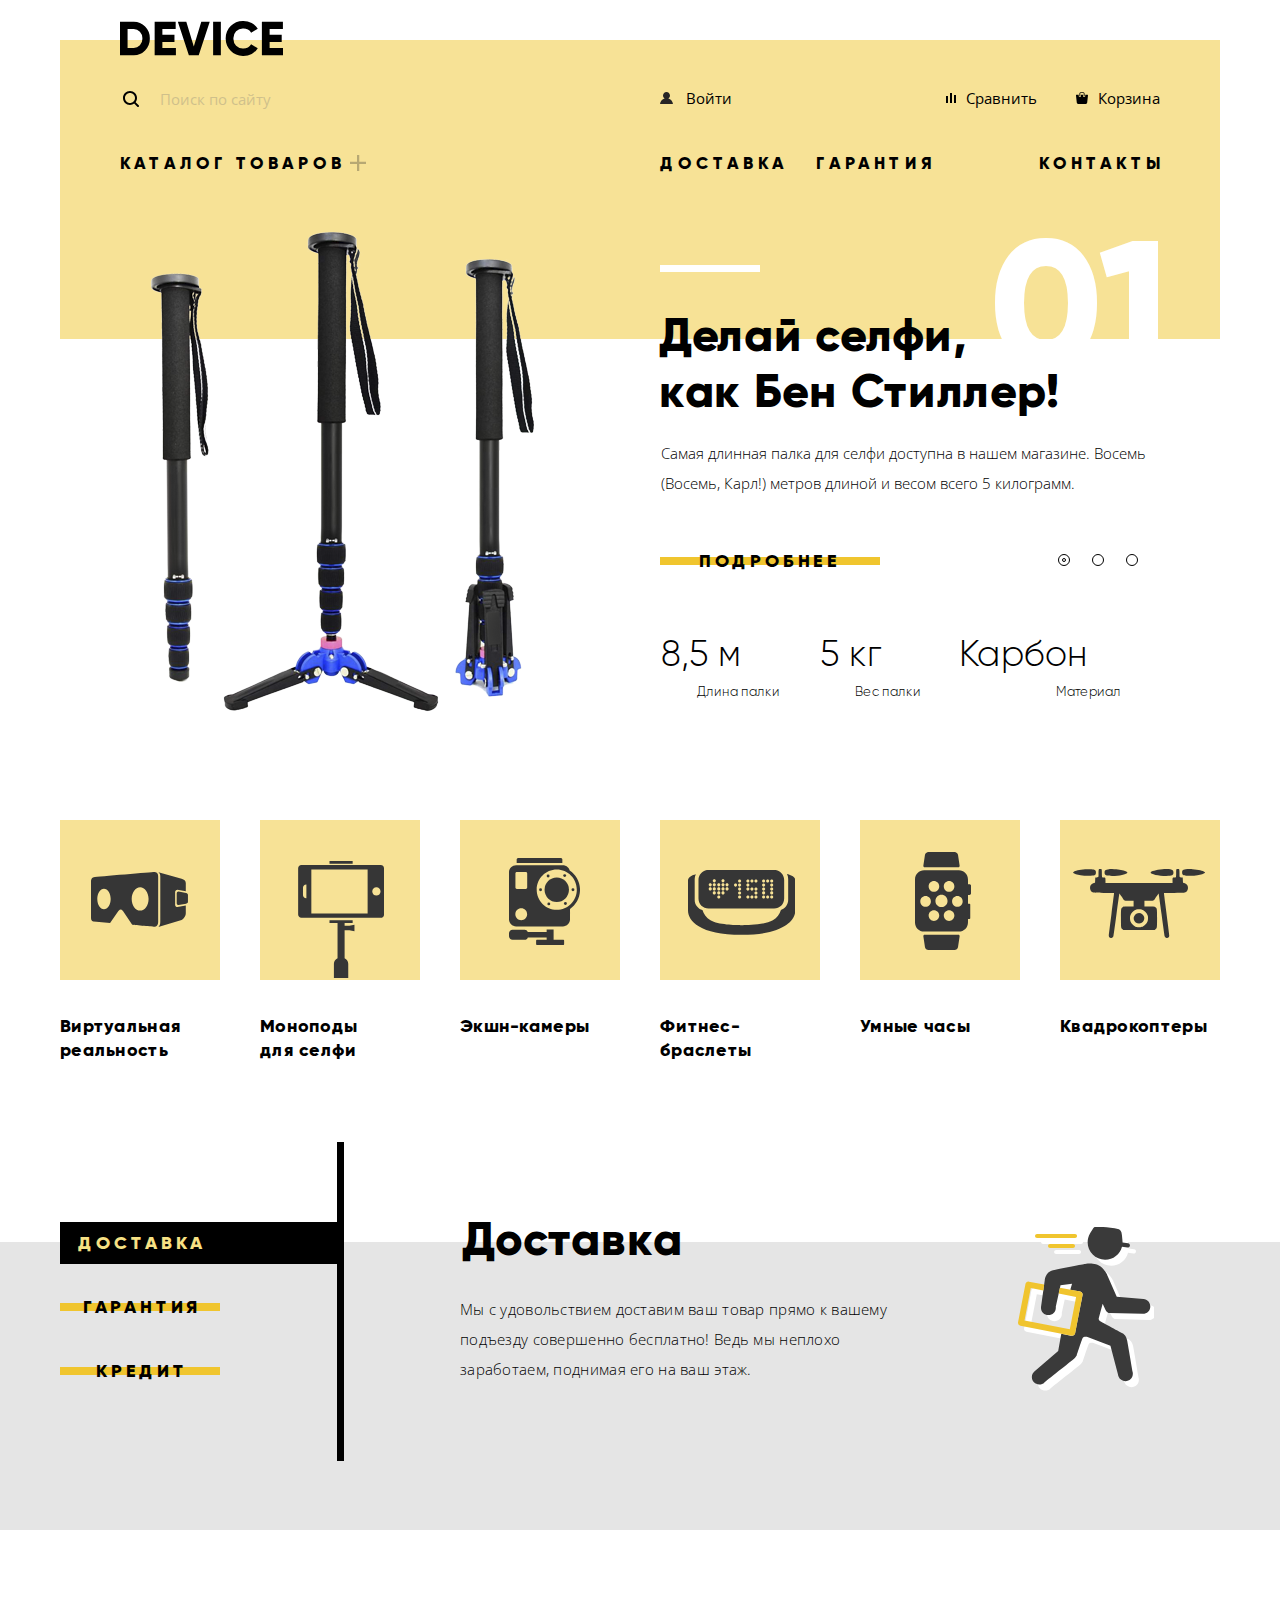
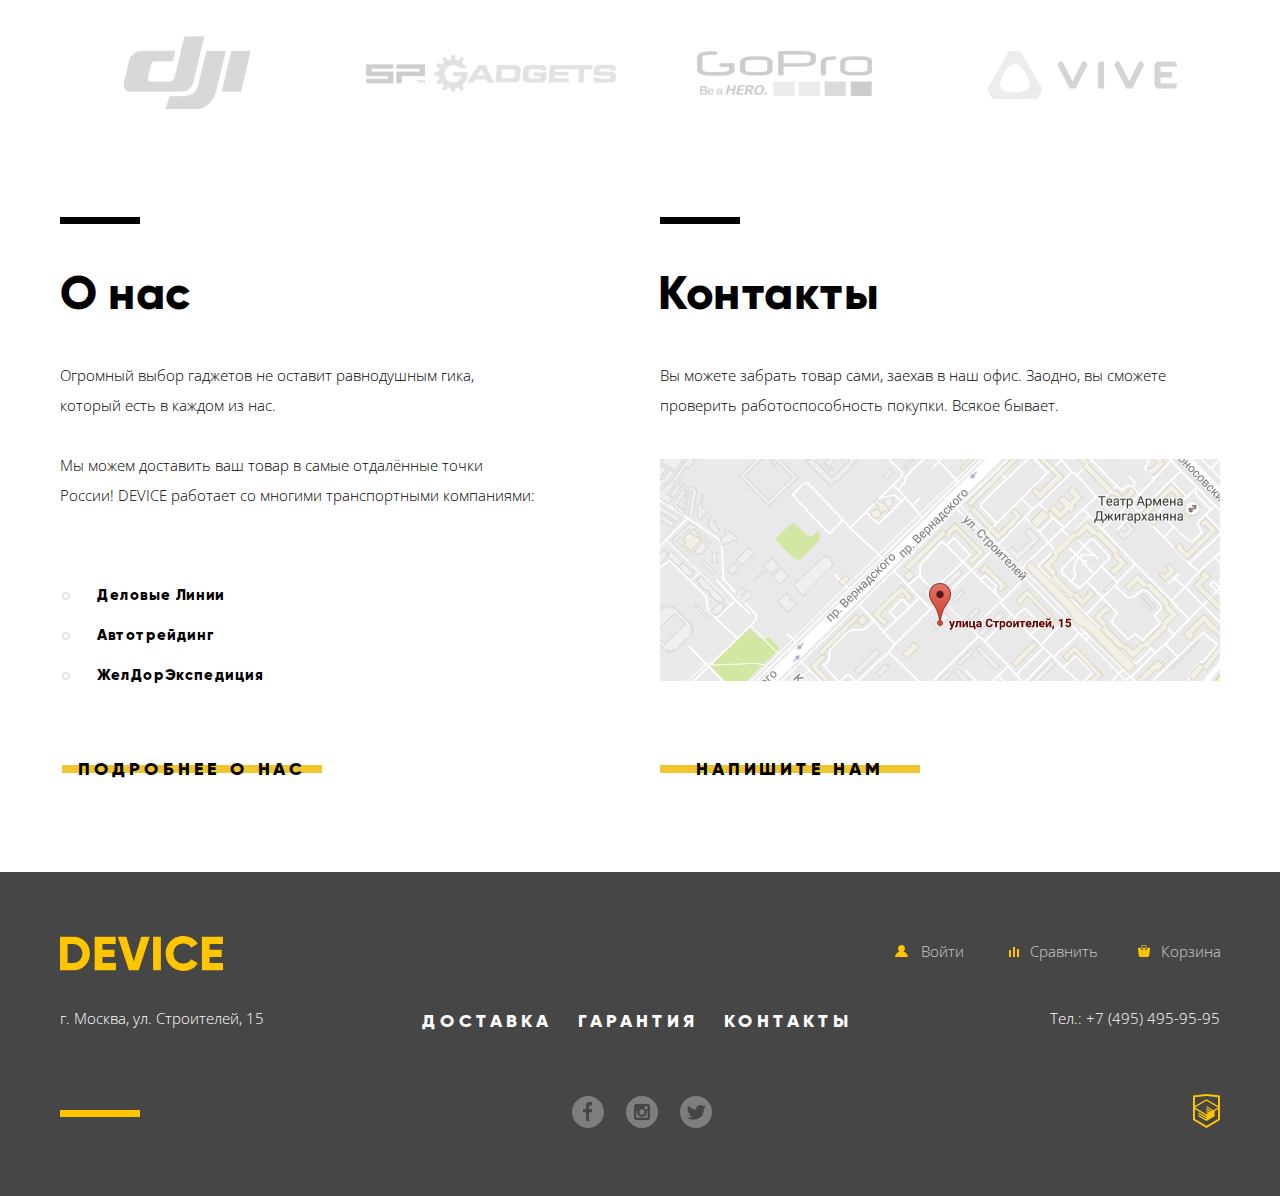
==== index.html @ ec8d734b "Исправляю ошибки с фокусом кнопок и корректирую код по критериям." ====
<!DOCTYPE html>
<html lang="ru">

<head>
  <meta charset="utf-8">
  <title>HTML Academy: Девайс</title>
  <link href="https://fonts.googleapis.com/css?family=Open+Sans:300,400&display=swap" rel="stylesheet">
  <link href="css/normalize.css" rel="stylesheet">
  <link href="css/style.css" rel="stylesheet">
</head>

<body>
  <header class="main-header">
    <nav class="main-navigation">

      <a class="main-header-logo">
        <img class="logo-device" src="img/background-black-logo.svg" width="163" height="35" alt="Логотип DEVICE">
      </a>

      <div class="header-interface-container">

        <form class="form-search" action="https://echo.htmlacademy.ru" method="post">
          <label class="lable-search visually-hidden-search" for="search">Поиск по сайту</label>
          <input class="search" id="search" type="search" name="search" placeholder="Поиск по сайту">
          <button class="button-search hidden-button" type="submit">Найти</button>
        </form>

        <ul class="interface-header">
          <li class="to-come-in">
            <a href="#">
              Войти
            </a>
          </li>
          <li class="compare">
            <a href="#">
              Сравнить
            </a>
          </li>
          <li class="basket">
            <a href="#">
              Корзина
            </a>
          </li>
        </ul>

      </div>


      <ul class="header-product-contacts">
        <li><a href="#">Каталог товаров
          </a>
          <ul class="sub-menu-catalog">
            <li>
              <a href="#">Виртуальная реальность</a>
              <a href="catalog.html">Моноподы для селфи</a>
              <a href="#">Экшн-камера</a>
            </li>
            <li>
              <a href="#">Фитнес-браслеты</a>
              <a href="#">Умные часы</a>
            </li>
            <li>
              <a href="#">Квадрокоптеры</a>
            </li>
          </ul>
        </li>
        <li><a href="#">Доставка</a></li>
        <li><a href="#">Гарантия</a></li>
        <li><a href="#">Контакты</a></li>
      </ul>

    </nav>
  </header>
  <main class="page-main">
    <h1 class="visually-hidden">Device</h1>

    <section class="promo-slider">
      <div class="decorative-strip"></div>
      <div class="promo-slider-container">
        <h2 class="visually-hidden">Промо слайдер</h2>
        <input class="visually-hidden" type="radio" id="product-1" name="toggle" checked>
        <input class="visually-hidden" type="radio" id="product-2" name="toggle">
        <input class="visually-hidden" type="radio" id="product-3" name="toggle">
        <div class="slider-controls">
          <label class="slider-controls-item slider-controls-item--1" for="product-1">Первый</label>
          <label class="slider-controls-item slider-controls-item--2" for="product-2">Второй</label>
          <label class="slider-controls-item slider-controls-item--3" for="product-3">Третий</label>
        </div>
        <ol class="promo-slider-list">
          <li class="slider-item-selfie">
            <img class="selfie" src="img/slider-stick-selfie.png" width="384" height="486"
              alt="Изоброжение самая длинная палка селфи!">
            <div class="features">
              <h3 class="features-item">Делай селфи,<br> как Бен Стиллер!</h3>
              <span class="features-item">01</span>
              <p class="features-item">Самая длинная палка для селфи доступна в нашем магазине.
                Восемь (Восемь, Карл!) метров длиной и весом всего 5 килограмм.</p>
              <a class="button-info" href="#">Подробнее</a>
              <table class="promo-slider-table">
                <tr class="">
                  <td>8,5 м</td>
                  <td>5 кг</td>
                  <td>Карбон</td>
                </tr>
                <tr class="">
                  <th>Длина палки</th>
                  <th>Вес палки</th>
                  <th>Материал</th>
                </tr>
              </table>
            </div>
          </li>
          <li class="slider-item-сlock">
            <img class="сlock" src="img/slider-fitness-bracelet.png" width="345" height="485"
              alt="Изоброжение Фитнесс браслет">
            <div class="features">
              <h3>Худеем<br> правильно!</h3>
              <span>02</span>
              <p>Мотивирующие фитнес-браслеты помогут найти в себе силы
                <br>не пропускать занятия и соблюдать диету.
              </p>
              <a class="button-info" href="#">Подробнее</a>
              <table class="promo-slider-table">
                <tr>
                  <td>48 часов</td>
                </tr>
                <tr>
                  <th>Без подзарядки</th>
                </tr>
              </table>
            </div>
          </li>
          <li class="slider-item-quadrocopter">
            <img class="quadrocopter" src="img/slider-quadcopter.png" width="526" height="334"
              alt="Изоброжение Квадрокоптера">
            <div class="features">
              <h3>Порхает как бабочка,
                жалит как пчела!
              </h3>
              <span>03</span>
              <p>Этот обычный, на первый взгляд, квадрокоптер оснащён
                мощным лазером, замаскированным под стандартную камеру.
              </p>
              <a class="button-info" href="#">Подробнее</a>
              <table class="promo-slider-table">
                <tr>
                  <td>800 м</td>
                  <td>50 м</td>
                </tr>
                <tr>
                  <th>Дальность полёта</th>
                  <th>Радиус поражения</th>
                </tr>
              </table>
            </div>
          </li>
        </ol>
      </div>
    </section>

    <!-- Фоновая картинка полосочки, таблица и переключатель -->

    <ul class="sections-list">
      <li>
        <a href="#">
          <div class="virtual-reality-icon"></div>
          Виртуальная реальность
        </a>
      </li>
      <li class="section-main">
        <a href="catalog.html">
          <div class="monopods-for-selfie-icon"></div>
          Моноподы<br> для селфи
        </a>
      </li>
      <li class="">
        <a href="#">
          <div class="action-cameras-icon"></div>
          Экшн-камеры
        </a>
      </li>
      <li class="section-main">
        <a href="#">
          <div class="fitness-bracelets-icon"></div>
          Фитнес-браслеты
        </a>
      </li>
      <li class="section-main">
        <a href="#">
          <div class="smart-watch-icon"></div>
          Умные часы
        </a>
      </li>
      <li class="section-main">
        <a href="">
          <div class="quadcopters-icon"></div>
          Квадрокоптеры
        </a>
      </li>
    </ul>

    <!--Слайдер 2-->
    <div class="slider-services">
      <div class="slider-services-container">
        <h2 class="visually-hidden">Услуги</h2>
        <input class="visually-hidden" type="radio" id="delivery-1" name="toggle-services" checked>
        <input class="visually-hidden" type="radio" id="guarantee-2" name="toggle-services">
        <input class="visually-hidden" type="radio" id="loan-3" name="toggle-services">
        <div class="slider-services-controls">
          <label class="" for="delivery-1">Доставка</label>
          <label class="" for="guarantee-2">Гарантия</label>
          <label class="" for="loan-3">Кредит</label>
        </div>
        <ul class="slider-services-list">
          <li class="slider-item">
            <h3 class="delivery">Доставка</h3>
            <p class="">Мы с удовольствием доставим ваш товар прямо к вашему
              подъезду совершенно бесплатно! Ведь мы неплохо заработаем,
              поднимая его на ваш этаж.
            </p>
          </li>

          <li class="slider-item">
            <h3 class="guarantee">Гарантия</h3>
            <p class="">Если из-за возгорания купленного у нас товара у вас
              сгорит дом — не переживайте, мы выдадим вам новый.<br>
              Товар, не дом, конечно же.
            </p>
          </li>

          <li class="slider-item">
            <h3 class="loan">Кредит</h3>
            <p class="">Залезть в долговую яму стало проще!
              Кредитные консультанты подберут для вас наиболее выгодные<br>
              условия кредита. Выгодные для нашего банка, разумеется.
            </p>
          </li>
        </ul>
      </div>
    </div>


    <section class="list-logo-container">
      <h2 class="visually-hidden">Партнёры</h2>
      <ul class="list-logo">
        <li>
          <a class="logo-dji" href=#>
            <img src="img/logo-dji.png" width="260" height="160" alt="Логотип DJI">
            <img src="img/logo-dji-hover.png" width="260" height="160" alt="Логотип DJI">
          </a>
        </li>
        <li>
          <a class="logo-sp-gadgets" href=#>
            <img src="img/logo-sp-gadgets.png" width="260" height="160" alt="Логотип SP-gadgets">
            <img src="img/logo-sp-gadgets-hover.png" width="260" height="160" alt="Логотип SP-gadgets">
          </a>
        </li>
        <li>
          <a class="logo-gopro" href=#>
            <img src="img/logo-gopro.png" width="260" height="160" alt="Логотип GoPro">
            <img src="img/logo-gopro-hover.png" width="260" height="160" alt="Логотип GoPro">
          </a>
        </li>
        <li>
          <a class="logo-vive" href=#>
            <img src="img/logo-vive.png" width="260" height="160" alt="Логотип Vive">
            <img src="img/logo-vive-hover.png" width="260" height="160" alt="Логотип Vive">
          </a>
        </li>
      </ul>
    </section>

    <div class="about-us-contacts-main">
      <section class="about-us">
        <div></div>
        <h2>О нас</h2>
        <p>Огромный выбор гаджетов не оставит равнодушным гика,
          который есть в каждом из нас.</p>
        <p>Мы можем доставить ваш товар в самые отдалённые точки
          России! DEVICE работает со многими транспортными компаниями:</p>
        <ul>
          <li>Деловые Линии</li>
          <li>Автотрейдинг</li>
          <li>ЖелДорЭкспедиция</li>
        </ul>
        <a href="#">Подробнее о нас</a>
      </section>

      <!-- Фоновая картинка полосочки -->

      <section class="contacts-main">
        <div></div>
        <h2>Контакты</h2>
        <p>Вы можете забрать товар сами, заехав в наш офис. Заодно, вы сможете
          проверить работоспособность покупки. Всякое бывает.</p>
        <a class="contacts-map" href="#"><img src="img/map-index.png" width="560" height="222"
            alt="г. Москва, ул. Строителей, 15"></a>
        <a class="write-to-us-a" href="#">Напишите нам</a>
      </section>
    </div>

  </main>
  <footer class="footer">
    <div class="footer-logo-interface">
      <a class="logo-device-footer">
        <svg xmlns="http://www.w3.org/2000/svg" width="163" height="35" viewBox="0 0 163 35">
          <defs>
            <style>
              .cls-1 {
                fill-rule: evenodd
              }
            </style>
          </defs>
          <path id="_-e-logo"
            d="M-.151.702v33.6h13.532a15.72 15.72 0 0 0 11.72-4.824 16.458 16.458 0 0 0 4.712-11.976 16.458 16.458 0 0 0-4.712-11.976A15.723 15.723 0 0 0 13.381.702H-.151zM7.582 26.91V8.091h5.8a8.646 8.646 0 0 1 6.5 2.568 9.407 9.407 0 0 1 2.489 6.84 9.406 9.406 0 0 1-2.489 6.84 8.642 8.642 0 0 1-6.5 2.568h-5.8zm34.8-5.952h12.082v-7.3H42.378V8.091h13.291V.702H34.645v33.6H55.91V26.91H42.378v-5.952zm36.343 13.344L89.744.702h-8.458l-7.491 24.72L66.304.702h-8.457l11.019 33.6h9.859zm14.4 0h7.733V.702h-7.733v33.6zm38.615-1.416a15.506 15.506 0 0 0 6.041-5.688l-6.67-3.84a7.482 7.482 0 0 1-3.165 3.024 9.87 9.87 0 0 1-4.664 1.1 9.595 9.595 0 0 1-7.177-2.736 9.909 9.909 0 0 1-2.682-7.248 9.909 9.909 0 0 1 2.682-7.248 9.595 9.595 0 0 1 7.177-2.736 9.897 9.897 0 0 1 4.639 1.08 7.592 7.592 0 0 1 3.19 3.048l6.67-3.84a15.873 15.873 0 0 0-6.09-5.688 17.42 17.42 0 0 0-8.409-2.088c-9.779-.272-17.797 7.691-17.591 17.472-.208 9.781 7.809 17.747 17.588 17.476a17.52 17.52 0 0 0 8.458-2.088zm17.881-11.928h12.082v-7.3h-12.085V8.091h13.29V.702h-21.023v33.6h21.265V26.91h-13.532v-5.952z"
            fill="#ffc600" class="cls-1" data-name="-e-logo" />
        </svg>
      </a>

      <ul class="interface-footer-index">
        <li>
          <a href="#">
            <svg version="1.1" id="Layer_1" xmlns="http://www.w3.org/2000/svg"
              xmlns:xlink="http://www.w3.org/1999/xlink" x="0px" y="0px" width="13px" height="12px" viewBox="0 0 13 12"
              enable-background="new 0 0 13 12" xml:space="preserve">
              <path
                d="M0.032,12h12.937c-0.163-2.643-2.074-4.837-4.671-5.543C9.306,5.846,9.985,4.75,9.985,3.485
            C9.985,1.561,8.425,0,6.5,0S3.015,1.561,3.015,3.485c0,1.264,0.68,2.361,1.688,2.972C2.106,7.163,0.194,9.357,0.032,12z"
                fill="#ffc600" />
            </svg>
            <span>Войти</span>
          </a>
        </li>
        <li>
          <a href="#">
            <svg version="1.1" id="Layer_2" xmlns="http://www.w3.org/2000/svg"
              xmlns:xlink="http://www.w3.org/1999/xlink" x="0px" y="0px" width="10px" height="10px" viewBox="0 0 10 10"
              enable-background="new 0 0 10 10" xml:space="preserve">
              <rect x="8" y="2" width="1.984" height="8" fill="#ffc600" />
              <rect y="3" width="1.984" height="7" fill="#ffc600" />
              <rect x="4" width="2" height="10" fill="#ffc600" />
            </svg>
            <span>Сравнить</span>
          </a>
        </li>
        <li>
          <a href="#">
            <svg version="1.1" id="Layer_3" xmlns="http://www.w3.org/2000/svg"
              xmlns:xlink="http://www.w3.org/1999/xlink" x="0px" y="0px" width="12px" height="12px" viewBox="0 0 12 12"
              enable-background="new 0 0 12 12" xml:space="preserve">
              <g>
                <path d="M11.864,3.017c-0.082-0.098-0.203-0.154-0.327-0.154H9.225V4.09c0,0.563-0.484,1.022-1.08,1.022
               c-0.594,0-1.078-0.458-1.078-1.022V2.863H4.909V4.09c0,0.563-0.485,1.022-1.08,1.022c-0.595,0-1.078-0.458-1.078-1.022V2.863H0.438
               c-0.125,0-0.243,0.056-0.327,0.154C0.028,3.115-0.012,3.245,0.003,3.375l0.776,7.134c0.015,0.806,0.642,1.455,1.411,1.455h7.595
               c0.77,0,1.396-0.649,1.411-1.455l0.776-7.134C11.987,3.245,11.946,3.115,11.864,3.017z" fill="#ffc600" />
                <path
                  d="M3.829,4.499c0.239,0,0.433-0.184,0.433-0.409V1.84c0-0.632,0.672-1.022,1.295-1.022h1.079
              c0.655,0,1.078,0.401,1.078,1.022v2.25c0,0.225,0.194,0.409,0.431,0.409c0.239,0,0.433-0.184,0.433-0.409V1.84
              C8.577,0.773,7.761,0,6.636,0H5.557C4.367,0,3.398,0.826,3.398,1.84v2.25C3.398,4.315,3.592,4.499,3.829,4.499z"
                  fill="#ffc600" />
              </g>
            </svg>
            <span>Корзина</span>
          </a>
        </li>
      </ul>
    </div>

    <div class="contacts-services">
      <p class="">г. Москва, ул. Строителей, 15</p>

      <ul class="contacts-footer">
        <li><a href="#">Доставка</a></li>
        <li><a href="#">Гарантия</a></li>
        <li><a href="#">Контакты</a></li>
      </ul>

      <a class="tel" href="tel:+74954959595">Тел.: +7 (495) 495-95-95</a>
    </div>

    <div class="social-media-logo">
      <div class="decorative-strip-bot"></div>
      <ul class="social-media">
        <li><a class="social-media-logo-item" href="https://www.facebook.com"><svg version="1.1" id="Layer_4" xmlns="http://www.w3.org/2000/svg"
              xmlns:xlink="http://www.w3.org/1999/xlink" x="0px" y="0px" width="32px" height="32px" viewBox="0 0 32 32"
              enable-background="new 0 0 32 32" xml:space="preserve">
              <path fill="#FFFFFF"
                d="M16,0C7.164,0,0,7.163,0,16s7.164,16,16,16c8.837,0,16-7.164,16-16S24.837,0,16,0z M20.062,9.455h-3.021
          v3.444h3.021v3.445h-3.021v8.61h-3.021v-8.61H11v-3.445h3.021V9.455c0-1.902,1.353-3.445,3.021-3.445h3.021V9.455z" />
            </svg></a>
        </li>
        <li><a class="social-media-logo-item" href="https://www.instagram.com"><span class="visually-hidden">Инстаграм</span><svg version="1.1"
              id="Layer_5" xmlns="http://www.w3.org/2000/svg" xmlns:xlink="http://www.w3.org/1999/xlink" x="0px" y="0px"
              width="32px" height="32px" viewBox="0 0 32 32" enable-background="new 0 0 32 32" xml:space="preserve">
              <g>
                <path fill="#FFFFFF" d="M20.916,16c0,2.728-2.211,4.938-4.938,4.938S11.039,18.728,11.039,16c0-0.394,0.051-0.773,0.138-1.14
             h-0.897v6.838h11.396V14.86h-0.897C20.865,15.227,20.916,15.606,20.916,16z" />
                <path fill="#FFFFFF" d="M15.978,18.659c1.466,0,2.659-1.193,2.659-2.659s-1.193-2.659-2.659-2.659
             c-1.466,0-2.659,1.193-2.659,2.659S14.511,18.659,15.978,18.659z" />
                <rect x="18.637" y="10.302" fill="#FFFFFF" width="3.039" height="3.039" />
                <path fill="#FFFFFF" d="M16,0C7.164,0,0,7.164,0,16c0,8.837,7.164,16,16,16c8.837,0,16-7.163,16-16C32,7.164,24.837,0,16,0z
             M23.955,21.698c0,1.254-1.025,2.279-2.279,2.279H10.279C9.026,23.978,8,22.952,8,21.698V10.302c0-1.253,1.026-2.279,2.279-2.279
             h11.396c1.254,0,2.279,1.026,2.279,2.279V21.698z" />
              </g>
            </svg></a>
        </li>
        <li><a class="social-media-logo-item" href="https://twitter.com"><span class="visually-hidden">Твиттер</span><svg version="1.1"
              xmlns="http://www.w3.org/2000/svg" xmlns:xlink="http://www.w3.org/1999/xlink" x="0px" y="0px" width="32px"
              height="32px" viewBox="0 0 32 32" enable-background="new 0 0 32 32" xml:space="preserve">
              <g id="Layer_6">
              </g>
              <g id="Layer_7">
                <path fill="#FFFFFF"
                  d="M16,0C7.164,0,0,7.164,0,16c0,8.837,7.164,16,16,16c8.837,0,16-7.163,16-16C32,7.164,24.837,0,16,0z
            M23.944,12.809c-0.251,6.516-3.463,10.832-10.992,10.702c-0.14,0-0.205,0-0.233,0c-0.015,0-0.021,0-0.021,0
           c-0.029,0-0.094,0-0.232,0c-0.447,0-4.543-0.443-5.344-1.823c2.479,0.19,4.247-0.406,5.12-1.136
           c-1.048-0.289-2.923-0.461-3.251-2.848c0.384,0.104,0.618,0.221,1.299,0.113c-1.307-0.824-2.758-1.519-2.679-3.643
           c0.311,0.317,1.164,0.518,1.46,0.457c-0.768-0.233-2.149-3.244-0.974-4.781c1.984,1.79,4.075,3.482,7.804,3.643
           c0.227-2.214,1.24-3.699,3.168-4.325c1.84-0.479,3.255,0.26,3.901,1.138c0.737-0.224,1.453-0.466,2.193-0.685
           c-0.004,0.833-0.569,1.463-0.935,1.709c0.747,0.165,1.423-0.475,1.423-0.475C25.467,11.818,24.557,12.58,23.944,12.809z" />
              </g>
            </svg></a>
        </li>
      </ul>

      <a class="html-academy-logo" href="https://htmlacademy.ru/intensive/htmlcss">
        <span class="visually-hidden">HTML Academy</span>
        <svg version="1.1" id="Layer_8" xmlns="http://www.w3.org/2000/svg" xmlns:xlink="http://www.w3.org/1999/xlink"
          x="0px" y="0px" width="26.943px" height="34.09px" viewBox="0 0 26.943 34.09"
          enable-background="new 0 0 26.943 34.09" xml:space="preserve">
          <path
            d="M13.62,0.017L13.472,0L0,1.412v24.661l13.473,8.017l13.43-7.99l0.042-0.025V1.412L13.62,0.017z M25.019,12.127L13.495,5.334 L13.494,5.23l-0.087,0.05l-0.088-0.056v0.109L1.925,12.118V3.147l11.548-1.212l11.547,1.212V12.127z M13.405,6.787L24.923,13.5 l-4.479,2.64l-7.093-4.221l-0.014,1.415l5.904,3.513l-0.86,0.507l-5.03-2.992l-0.014,1.415l3.827,2.275l-0.782,0.523l-3.031-1.787 l-0.014,1.413l1.853,1.091l-1.8,1.081L2.034,13.622L13.405,6.787z M1.925,15.127l11.411,6.791l0.016,1.044L5.41,18.234L5.395,19.65 l7.979,4.795l0.018,1.076l-7.973-4.74l-0.013,1.414l8.021,4.822l0.046,0.025l8.143-4.872l-0.011-5.177l3.415-2.036v10.021 L13.472,31.85L1.925,24.979V15.127z"
            fill="#ffc600" />
        </svg>
      </a>
    </div>
  </footer>

  <section class="modal-sending-letter">
    <h2 class="visually-hidden">Отправка письма</h2>
    <form class="sending-letter-form" action="https://echo.htmlacademy.ru" method="post">
      <button class="modal-close-index" type="button"></button>
      <div class="name-email">
        <p>
          <label for="login-sending-letter">Ваше имя:</label>
          <input id="login-sending-letter" type="text" name="first-name-last-name" placeholder="Имя Фамилия"
            pattern="[А-Яа-я]*?\s[А-Яа-я]*">
        </p>
        <p>
          <label for="email-sending-letter">Ваш e-mail:</label>
          <input id="email-sending-letter" type="email" name="email" placeholder="email@example.com">
        </p>
      </div>
      <p>
        <label for="text-letter">Текст письма:</label> 
        <textarea id="text-letter" cols="106" rows="7" name="text-letter" placeholder="В свободной форме"></textarea>
      </p>
      <button class="to-send-sending-letter" type="submit">Отправить</button>
    </form>
  </section>

  <section class="modal-map">
    <h2 class="visually-hidden">Как до нас добраться</h2>
    <iframe
      src="https://www.google.com/maps/embed?pb=!1m18!1m12!1m3!1d1124.5437952595332!2d37.528818732559095!3d55.68746491062414!2m3!1f0!2f0!3f0!3m2!1i1024!2i768!4f13.1!3m3!1m2!1s0x46b54cf65f5c8955%3A0x694710ccd55501e!2z0YPQuy4g0KHRgtGA0L7QuNGC0LXQu9C10LksIDE1LCDQnNC-0YHQutCy0LAsIDExOTMxMQ!5e0!3m2!1sru!2sru!4v1572183371979!5m2!1sru!2sru"
      width="960" height="559" style="border:0;" allowfullscreen=""></iframe>
    <p><img class="big-map-index" src="img/big-map-index.png" width="960" height="559"
        alt="г. Москва, ул. Строителей, 15">
    </p>
    <button class="modal-close-index" type="button">
      <span class="visually-hidden">Закрыть</span>
    </button>
  </section>

  <script>
    var link = document.querySelector(".write-to-us-a");
    var modalSendingLetter = document.querySelector(".modal-sending-letter");
    var close = document.querySelector(".modal-close-index");
    var firstNameLastName = modalSendingLetter.querySelector("[name=first-name-last-name]");
    var formLetter = modalSendingLetter.querySelector(".sending-letter-form");
    var eMail = modalSendingLetter.querySelector(".email-sending-letter");
    var storageName = localStorage.getItem("firstNameLastName");
    var storageEMail = localStorage.getItem("eMail");
    var isStorageSupport = true;
    var storageName = "";


    link.addEventListener("click", function (evt) {
      evt.preventDefault();
      modalSendingLetter.classList.add("modal-show");
      firstNameLastName.focus();
      if (storageName) {
        firstNameLastName.value = storageName;
        eMail.focus();
      } else {
        firstNameLastName.focus();
      }
    });

    close.addEventListener("click", function (evt) {
      evt.preventDefault();
      modalSendingLetter.classList.remove("modal-show");
      modalSendingLetter.classList.remove("modal-error");
    });

    formLetter.addEventListener("submit", function (evt) {
      if (!firstNameLastName.value || !eMail.value) {
        evt.preventDefault();
        modalSendingLetter.classList.remove("modal-error");
        modalSendingLetter.offsetWidth = modalSendingLetter.offsetWidth;
        modalSendingLetter.classList.add("modal-error");
      } else {
        if (isStorageSupport) {
          localStorage.setItem("firstNameLastName", firstNameLastName.value);
        }
      }
    });

    window.addEventListener("keydown", function (evt) {
      if (evt.keyCode === 27) {
        if (modalSendingLetter.classList.contains("modal-show")) {
          evt.preventDefault();
          modalSendingLetter.classList.remove("modal-show");
          modalSendingLetter.classList.remove("modal-error");
        }
      }
    });

    var mapLink = document.querySelector(".contacts-map");
    var mapPopup = document.querySelector(".modal-map");
    var mapClose = document.querySelector(".modal-map button");

    mapLink.addEventListener("click", function (evt) {
      evt.preventDefault();
      mapPopup.classList.add("modal-show");
    });

    mapClose.addEventListener("click", function (evt) {
      evt.preventDefault();
      mapPopup.classList.remove("modal-show");
    });

    window.addEventListener("keydown", function (evt) {
      if (evt.keyCode === 27) {
        if (mapPopup.classList.contains("modal-show")) {
          evt.preventDefault();
          mapPopup.classList.remove("modal-show");
        }
      }
    });
  </script>
</body>

</html>
---- css/style.css ----
body { 
  font-family: "Open Sans", Arial, sans-serif;
  font-weight: 400;
  color: #000000;
  font-size: 15px;
  line-height: 30px;
  text-transform: none;

  margin: 0;
  padding: 0;    
 
  background-color: #ffffff;
  background-position: top center;
}

@font-face {
  font-family: "Gilroy";  
  src: 
  url("../fonts/Gilroy/Gilroy-ExtraBold.woff"),
  url("../fonts/Gilroy/Gilroy-Extrabold.woff2");
  font-weight: 700;
  font-style: normal;
}

@font-face {
  font-family: "Gilroy";  
  src: 
  url("../fonts/Gilroy/Gilroy-Light.woff"),
  url("../fonts/Gilroy/Gilroy-Light.woff2");
  font-weight: 100;
  font-style: normal;
}

a {
  text-decoration: none;
  color: black;
}

img {
  max-width: 100%;
  height: auto;
}

.visually-hidden:not(:focus):not(:active),
input[type="checkbox"].visually-hidden,
input[type="radio"].visually-hidden {
  position: absolute;

  width: 1px;
  height: 1px;
  margin: -1px;
  border: 0;
  padding: 0;

  white-space: nowrap;

  clip-path: inset(100%);
  clip: rect(0 0 0 0);
  overflow: hidden;
}

.visually-hidden-search {
  position: absolute;

  width: 1px;
  height: 1px;
  margin: -1px;
  border: 0;
  padding: 0;

  white-space: nowrap;

  clip-path: inset(100%);
  clip: rect(0 0 0 0);
  overflow: hidden;
}

/*---- Header ----*/
.main-header {
  margin: auto;
  width: 1160px;
  min-height: 299px;
  padding-left: 5px;
  padding-right: 5px;
}

.header-interface-container {
  display: flex;
  justify-content: space-between;
  
  width: 1040px;
  margin: 0 auto;
  padding: 0 10px;
  margin-top: 30px;
}

.main-navigation {
  position: relative;
  
  margin-top: 40px;
  padding: 0 40px;
  min-height: 299px;
}

.main-header-logo {
  position: absolute;
  top: -19px;
  left: 60px;

  width: 165px;
  height: 35px;
}

.inner-page .main-header-logo {
  margin-top: 3px;
}

.form-search {
  display: flex;

  width: 440px;
  height: 40px;
  margin-top: 43px;
  margin-right: 100px;
}

.interface-header li a {
  font-family: "Open Sans", Arial, sans-serif;
  font-weight: 400;
  color: #000000;
  font-size: 15px;
  line-height: 30px; 
}

.interface-header {
  position: relative;

  display: flex;
  flex-wrap: wrap;
  justify-content: space-between;
  align-items: center;

  width: 500px;
  min-height: 55px;
  
  margin: 0;
  padding: 0;
  margin-top: 30px;

  list-style: none;
}

.inner-page .interface-header li:nth-child(2) {
  margin-right: 55px;
}

.inner-page .interface-header li:nth-child(3) {
  margin-right: 35px;
}

.interface-header .to-come-in {
  position: relative;

  padding-left: 26px;
  margin-right: auto;
}

.interface-header .to-come-in::before {
  content: "";
  
  position: absolute;
  top: 9px;
  left: 0;

  width: 16px;
  height: 18px;

  background-image: url("../img/icon-logo.svg");
  background-repeat: no-repeat;
  background-position: 0 0;
}

.interface-header .compare {
  position: relative;
  
  padding-left: 26px;
  margin-right: 35px;
}

.interface-header .compare::before {
  content: "";
  
  position: absolute;
  top: 10px;
  left: 6px;

  width: 16px;
  height: 18px;

  background-image: url("../img/icon-diagram.svg");
  background-repeat: no-repeat;
  background-position: 0 0;
}

.interface-header .basket {
  position: relative;
  padding-left: 26px;
}

.interface-header .basket::before {
  content: "";
  
  position: absolute;
  top: 9px;
  left: 4px;

  width: 16px;
  height: 18px;

  background-image: url("../img/icon-basket.svg");
  background-repeat: no-repeat;
  background-position: 0 0;
}

.header-product-contacts {
  position: relative;
  display: flex;
  justify-content: space-between;
  align-items: center;

  width: 1040px;
  height: 73px;

  list-style: none;
  
  margin: auto;
  margin-top: 2px;
  padding: 0px;  
}

.header-product-contacts > li:nth-child(1) {
  margin-left: 0;
  padding-right: 35px;
}

.header-product-contacts > li:nth-child(1)::before {
  content: "";
  
  position: absolute;
  top: 28px;
  left: 230px;

  width: 16px;
  height: 18px;
  
  opacity: 0.3;

  background-image: url("../img/icon-plus.png");
  background-repeat: no-repeat;
  background-position: 0 0;
}

.header-product-contacts > li:nth-child(2) {
  margin-left: 177px;
}

.header-product-contacts > li:nth-child(3) {
  margin-left: -75px;
}

.header-product-contacts > li:nth-child(4) {
  margin-right: -5px;
}



/*---- Оформление текста Header ----*/
.main-navigation {
  color: black; 
  
  background-color: #f7e296;  
}

.logo-device:hover,
.logo-device:focus {
  opacity: 0.6;
}

.logo-device:active {
  opacity: 0.3;
}

.form-search {
  position: relative;
  background-color: #f7e296;
}

.form-search::before {
  content: "";
  
  position: absolute;
  top: 8px;
  left: 3px;
  
  width: 16px;
  height: 18px;

  background-image: url(../img/search-icon.svg);
  background-repeat: no-repeat;
  background-position: 0 0; 

  z-index: 1;
}

.hidden-button {
  display: none;
}


.button-search {
  font: inherit;

  width: 85px;
  height: 50px;

  margin-top: -10px;

  border: 2px solid black;
  background-color:  #f7e296;

  cursor: pointer;
}

.button-search:hover,
.button-search:focus {
  display: block;
  background-color:  black;

  color: white;
}

.button-search:active {
  outline: none;

  background-color:  black;

  color: #434343;
}

.search {
  position: relative;
  font: inherit;
  color: #cab97b;
  width: 357px;

  padding-left: 35px;
  padding-bottom: 10px;
  margin-left: 5px;
 
  border: 0;
  background-color: #f7e296; 
}

.search:hover {
  color: #9e9060;
}

.search:focus {
  padding-bottom: 7px;
  border-bottom: 2px solid black;

  outline: none;

  color: #423c28; 
}

.search::placeholder {
  text-align: left;
  opacity: 0.3;
}

.search:hover::placeholder {
  opacity: 0.6;
}

.search:focus + .hidden-button { 
  display: block;
}

.header-product-contacts {
  font-family: Gilroy, Arial, sans-serif;
  font-weight: 700;
  text-transform: uppercase;
  font-size: 17px;
  line-height: 24px;
  letter-spacing: 4.2px;
}
  
.interface-header li:hover,
.interface-header a:focus,
.header-product-contacts a:hover,
.header-product-contacts a:focus {
  opacity: 0.6;
}

.interface-header li:active,
.header-product-contacts a:active {
  opacity: 0.3;
}

.sub-menu-catalog {
  display: none;
  position: absolute;

  font-family: "Open Sans", Arial, sans-serif;
  font-weight: 400;
  font-size: 15px;
  line-height: 36px;

  padding-top: 27px;

  width: 1120px;
  min-height: 136px;
  left: -60px;

  text-transform: none;
  letter-spacing: normal;

  list-style: none;

  background-color: #f7e296; 
  z-index: 5;
}

.sub-menu-catalog a {
  display: flex;
  align-items: flex-start;
  
  margin-left: 20px;
}

.sub-menu-catalog li:nth-child(2) a {
  margin-left: 56px;
}

.sub-menu-catalog li:nth-child(3) a {
  margin-left: 72px;
}

.header-product-contacts li:hover a + .sub-menu-catalog,
.header-product-contacts a:focus + .sub-menu-catalog,
.header-product-contacts li:active a + .sub-menu-catalog {
  display: flex;
 }

 .sub-menu-catalog:hover,
 .sub-menu-catalog:focus {
  display: flex;
 }
/*---- Main ----*/
/*----Промо слайдер----*/
/*----Сеточные стили Промо Слайдера----*/
.decorative-strip {
  position: absolute;
  top: 41px;
  left: 600px;
  width: 100px;
  border-top: 7px solid white;
}

.promo-slider-list li {
  position: relative;
  display: flex;
  justify-content: space-between;
  align-items: flex-start;
}

/*----Оформление Промо Слайдера----*/
.promo-slider {
  position: relative;

  margin: auto;
  margin-top: -130px;

  width: 1160px;
  min-height: 510px;

}

.slider-controls {
  position: absolute;
  right: -38px;
  top: 320px;
  z-index: 1;
  
  width: 160px;
  height: 18px;

  text-align: center;
  font-size: 0;
  transform: translateX(-50%)
}

.slider-controls label {
  position: relative;

  display: inline-block;
  width: 18px;
  height: 18px;
  padding: 6px;
  margin: 2px;

  border-radius: 50%;

  cursor: pointer;
}

.slider-controls label::after {
  content: "";

  position: absolute;
  top: 8px;
  left: 9px;

  z-index: 1;

  width: 10px;
  height: 10px;

  border: 1px solid black;

  border-radius: 50%;
}

#product-1:checked ~ .promo-slider-list li:nth-child(1) {
  display: flex;
}

#product-2:checked ~ .promo-slider-list li:nth-child(2) {
  display: flex;
}

#product-3:checked ~ .promo-slider-list li:nth-child(3) {
  display: flex;
}

#product-1:checked ~ .slider-controls .slider-controls-item--1::before,
#product-2:checked ~ .slider-controls .slider-controls-item--2::before,
#product-3:checked ~ .slider-controls .slider-controls-item--3::before {
  content: "";
  
  position: absolute;
  top: 16px;
  left: 17px;

  z-index: 2;
  
  width: 2px;
  height: 2px;
  margin: -4px;
  
  background-color: inherit;
  border: 1px solid black;
  border-radius: 50%;
}

.promo-slider-list {
  list-style: none;
}

.promo-slider-list li {
  display: none;
}

.selfie {
  margin-top: 4px;
  margin-left: 50px;
}

.сlock {
  margin-top: 16px;
  margin-left: 76px;
}

.quadrocopter {
  margin-top: 69px;
  margin-left: -9px;
}

.features {
  display: flex;
  position: relative;
  flex-direction: column;
  align-items: space-between;

  width: 570px;
  min-height: 450px;
}

.promo-slider-list li:nth-child(1) span {
  position: absolute;
  top: -9px;
  right: 50px;

  color: white;

  width: 180px;
  height: 130px;
}

.promo-slider-list li:nth-child(2) span,
.promo-slider-list li:nth-child(3) span {
  position: absolute;
  top: -10px;
  right: 77px;

  color: white;

  width: 180px;
  height: 130px;

  letter-spacing: 4px;
}

.promo-slider-list h3 {
  font-family: Gilroy, Arial, sans-serif;
  font-weight: 700;
  font-size: 47px;
  line-height: 56px;
  letter-spacing: 0.7px;
  text-transform: none;

  max-width: 600px;
  margin-top: 83px;
  margin-left: 9px;

  z-index: 1;
 }

 .promo-slider-list span {
  font-family: Gilroy, Arial, sans-serif;
  font-weight: 700;
  text-transform: none;
  font-size: 179px;
  line-height: 179px;
 }

 .promo-slider-list p {
  font-family: "Open Sans", Arial, sans-serif;
  font-weight: 100;

  max-width: 500px;
  margin-top: -28px;
  margin-left: 11px;

  font-size: 15px;
  line-height: 30px;
  text-transform: none;
 }

 .promo-slider-list .button-info {
  display: block;
  width: 220px;
  padding: 12px 0;
  margin-top: 27px;
  margin-left: 10px;
 
  font-family: Gilroy, Arial, sans-serif;
  font-weight: 700;

  font-size: 18px;
  line-height: 18px;
  letter-spacing: 3.6px;
  text-transform: uppercase;
  text-align: center;

  background: linear-gradient(white 41%, #f0c52e 41%, #f0c52e 59%, white 59%);
}

.promo-slider-list .button-info:hover,
.promo-slider-list .button-info:focus {
  background: linear-gradient( white 0%, #f0c52e 0%, #f0c52e 100%, white 0%);
}

.promo-slider-list .button-info:active {
  color: rgba(0,0,0,.6);
}
  
 

.promo-slider-table {
  margin-top: 45px;
  margin-left: 8px;
}

.promo-slider-table tr td:nth-child(1) {
  width: 155px;
}

.promo-slider-table tr td:nth-child(2) {
  width: 135px;
}

.promo-slider-table tr:nth-child(2) td {
  padding-top: 5px;
}

.promo-slider-list table tr:first-child {
  font-family: Gilroy, Arial, sans-serif;
  font-weight: 100;
  text-transform: none;
  font-size: 36px;
  line-height: 48px;
  
}

.promo-slider-list table tr:last-child th {
  font-family: Gilroy, Arial, sans-serif;
  font-weight: 100;
  text-transform: none;
  font-size: 13px;
  line-height: 20px;
}

.slider-item-quadrocopter tr td:nth-child(2) {
  width: 400px;
}

/*Список разделов*/
.sections-list {
  display: flex;
  justify-content: space-between;

  width: 1160px;
  min-height: 242px;

  margin: auto;
  margin-top: 86px;
  padding: 0;
  padding-right: 5px;
  padding-left: 5px;
}

.sections-list li {
  position: relative;
  font-family: Gilroy, Arial, sans-serif;
  font-weight: 700;
  text-transform: none;
  font-size: 18px;
  line-height: 24px;
  width: 160px;

  letter-spacing: 0.3px;

  list-style: none;
}

.sections-list li div {
  position: relative;
  width: 160px;
  height: 160px;
  
  margin-bottom: 34px;

  background-color: #f7e296;
}

.virtual-reality-icon::after {
  content: "";
  
  position: absolute;
  width: 97px;
  height: 55px;

  top: 52px;
  left: 31px;

  background-image: url("../img/index-virtual-reality.svg");
  background-repeat: no-repeat;
}

.monopods-for-selfie-icon::after {
  content: "";
  
  position: absolute;
  width: 86px;
  height: 117px;

  top: 41px;
  left: 38px;

  background-image: url("../img/index-monopods-for-selfi.svg");
  background-repeat: no-repeat;
}

.action-cameras-icon::after {
  content: "";
  
  position: absolute;
  width: 71px;
  height: 87px;

  top: 38px;
  left: 49px;

  background-image: url("../img/index-action-camera.svg");
  background-repeat: no-repeat;
}

.fitness-bracelets-icon::after {
  content: "";
  
  position: absolute;
  width: 107px;
  height: 65px;

  top: 50px;
  left: 28px;

  background-image: url("../img/index-fitness-bracelet.svg");
  background-repeat: no-repeat;
}

.fitness-bracelets {
  white-space: nowrap;
}

.smart-watch-icon::after {
  content: "";
  
  position: absolute;
  width: 56px;
  height: 98px;

  top: 32px;
  left: 55px;

  background-image: url("../img/index-smartwatch.svg");
  background-repeat: no-repeat;
}

.quadcopters-icon::after {
  content: "";
  
  position: absolute;
  width: 132px;
  height: 69px;

  top: 49px;
  left: 13px;

  background-image: url("../img/index-quadcopter.svg");
  background-repeat: no-repeat;
}

.sections-list div:hover,
.sections-list a:hover div,
.sections-list a:focus div{
  background-color: #f0c52e;
}

.virtual-reality-icon:active::after,
.monopods-for-selfie-icon:active::after,
.action-cameras-icon:active::after,
.fitness-bracelets-icon:active::after,
.smart-watch-icon:active::after,
.quadcopters-icon:active::after,
.sections-list a:active {
  opacity: 0.3;
}

/*Слайдер услуг*/
/* Сеточные стили Слайдер2 */
.slider-services-controls{
  display: flex;
  flex-direction: column;
  width: 278px;
  min-height: 319px;
  margin-left: -1px;

  border-right: 7px solid black;
}

.slider-services { 
  position: relative;
  

  min-height: 388px;

  margin: auto;

  list-style: none;

  box-sizing: border-box;

  background: linear-gradient(white 100px, #e5e5e5 100px);
}

.slider-services-container { 
  display: flex;
  align-items: flex-start;

  margin: auto;
  margin-top: 80px;
  padding-left: 5px;
  padding-right: 5px;

  width: 1160px;
  min-height: 388px;
}

.slider-services li {
  width: 720px;
  min-height: 260px;

  margin-top: -5px;
  margin-left: 78px;
}


.slider-services li {
  display: none;
}

/* Оформление Слайдер 2 */


.slider-services-controls label {
  display: block;

  font-family: Gilroy, Arial, sans-serif;
  font-weight: 700;
  text-transform: uppercase;
  font-size: 18px;
  line-height: 24px;  
  letter-spacing: 3.8px;
  text-align: center;

  cursor: pointer;
  
  width: 156px;
  
  margin-top: 80px;
  margin-left: 1px;
  padding-top: 9px;
  padding-bottom: 9px;
  padding-left: 4px;

  background: linear-gradient(white 40%, #f0c52e 40%, #f0c52e 60%, #e5e5e5 60%);
}

.slider-services-controls label:nth-child(2),
.slider-services-controls label:nth-child(3) {
  margin-top: 22px;
  background: linear-gradient(#e5e5e5 40%, #f0c52e 40%, #f0c52e 60%, #e5e5e5 60%);
}



.slider-services-controls label:hover,
.slider-services-controls label:focus {
  color: black;

  background: linear-gradient(white 0%, #f0c52e 0%, #f0c52e 100%, white 100%);
}

.slider-services-controls label:active {
  color:  #f7e184;

  padding-right: 120px;

  background: linear-gradient(white -10%, black -10%, black 100%, white 0%);
}

#delivery-1:checked ~ .slider-services-controls label:nth-child(1),
#guarantee-2:checked ~ .slider-services-controls label:nth-child(2),
#loan-3:checked ~ .slider-services-controls label:nth-child(3) {
  color:  #f7e184;

  padding-right: 120px;

  background: linear-gradient(white -10%, black -10%, black 100%, white 0%);
}

.slider-services h3 {
  font-family: Gilroy, Arial, sans-serif;
  font-weight: 700;
  text-transform: none;
  font-size: 47px;
  line-height: 48px;  
  letter-spacing: 0.8px;

  padding-top: 16px;
}

.slider-services p {
  font-family: "Open Sans", Arial, sans-serif;
  font-weight: 100;
  text-transform: none;
  font-size: 15px;
  line-height: 30px;  
  max-width: 450px;
  letter-spacing: 0.29px;

  margin-top: -16px;
  margin-left: -2px;
}

.slider-services-list .slider-item:nth-child(1) {

  background-image: url("../img/picture-delivery.svg");
  background-repeat: no-repeat;
  background-position: 556px 28px;
}

.slider-services-list .slider-item:nth-child(2) {
  background-image: url("../img/picture-pwarranty.svg");
  background-repeat: no-repeat;
  background-position: 0 0;
  background-position: 541px 4px;
}

.slider-services-list .slider-item:nth-child(3) {
  background-image: url("../img/picture-credit.svg");
  background-repeat: no-repeat;
  background-position: 0 0;
  background-position: 532px 4px;
}

#delivery-1:checked ~ .slider-services-list .slider-item:nth-child(1) {
  display: block;
}

#guarantee-2:checked ~ .slider-services-list .slider-item:nth-child(2) {
  display: block;
}

#loan-3:checked ~ .slider-services-list .slider-item:nth-child(3) {
  display: block;
}

/* Список логотипов */
.list-logo-container{
  margin: auto;
  width: 1200px;

  margin-top: 94px;
  margin-bottom:58px;
  padding-left: 20px;
  padding-right: 20px;

  box-sizing: border-box;

}

.list-logo {
  display: flex;

  margin: 0;
  padding: 0;
}

.list-logo li {
  position: relative;
  flex-direction: row;

  width: 260px;
  height: 100px;
  min-height: 135px;

  list-style: none;
}

.list-logo li:nth-child(1) {
  margin-right: 40px;
}

.list-logo li:nth-child(2) {
  margin-right: 40px;
}

.list-logo li:nth-child(3) {
  margin-right: 37px;
}

.list-logo a img:last-child  {
  display: none;
}

.list-logo a:hover img:first-child,
.list-logo a:focus img:first-child  {
  display: none;
}

.list-logo a:hover img:last-child,
.list-logo a:focus img:last-child  {
  display: inline;
}

/*О нас*/
/*Сеточные стили О нас, Контакты*/
.about-us-contacts-main {
  display: flex;
  justify-content: space-between;
  align-items: flex-start;

  padding: 0;
  margin: auto;
  margin-bottom: 79px;

  width: 1170px;
  min-height: 570px;
}

.about-us {
  width: 480px;
  min-height: 570px;

  margin-left: 5px;
  padding: 0;
}

.contacts-main {
  width: 565px;
  min-height: 570px;

  padding-left: 10px;

}

.about-us h2 {
  font-family: Gilroy, Arial, sans-serif;
  font-weight: 700;
  text-transform: none;
  font-size: 47px;
  line-height: 48px;

  margin-top: 45px;
  margin-bottom: 43px;  
}

.about-us p {
  font-family: "Open Sans", Arial, sans-serif;
  font-weight: 100;
  font-size: 15px;
  line-height: 30px;

  margin-top: 30px;

  width: 475px; 
}

.about-us li{
  position: relative;
  font-family: Gilroy, Arial, sans-serif;
  font-weight: 700;
  font-size: 15px;
  line-height: 30px;
  letter-spacing: 0.6px;

  margin-top: 70px;
  margin-left: -3px;

  list-style: none;
}

.about-us li::before{
  position: absolute;
  display: inline-block;
  content: "";
  
  top: 12px;
  left: -35px;
  
  border: 2px solid #e5e5e5;
  width: 4px;
  height: 4px;
  border-radius: 50%;
}

.about-us li:nth-child(2),
.about-us li:nth-child(3) {
  margin-top: 10px;
}
.about-us a {
  display: block;

  font-family: Gilroy, Arial, sans-serif;
  font-weight: 700;
  font-size: 18px;
  line-height: 24px;
  text-transform: uppercase;
  letter-spacing: 3.8px;
  text-align: center;

  width: 260px;
  padding: 12px 0; 

  margin-top: 55px;
  margin-left: 2px;

  background: linear-gradient(white 41%, #f0c52e 41%, #f0c52e 59%, white 59%);
}

.about-us a:hover,
.about-us a:focus {
  background: linear-gradient( white 0%, #f0c52e 0%, #f0c52e 100%, white 0%);
}

.about-us a:active {
  color: rgba(0,0,0,.3);
}

.about-us div,
.contacts-main div {
  width: 80px;
  border-top: 7px solid black;
}

/*Контакты*/
.contacts-main h2 {
  font-family: Gilroy, Arial, sans-serif;
  font-weight: 700;
  font-size: 47px;
  line-height: 48px;
  letter-spacing: 0.5px;

  margin-top: 45px;
  margin-left: -2px;
}



.contacts-main p {
  font-family: "Open Sans", Arial, sans-serif;
  font-weight: 100;
  font-size: 15px;
  line-height: 30px;

  margin-top: 43px;
}

.contacts-main img {
  width: 560px;
  height: 222px;
}

.contacts-map {
  display: block;
  margin-top: 39px;
}

.contacts-main a:last-child {
  display: block;

  font-family: Gilroy, Arial, sans-serif;
  font-weight: 700;
  font-size: 18px;
  line-height: 24px;
  text-transform: uppercase;
  letter-spacing: 3.8px;
  text-align: center;

  width: 260px;

  padding: 10px 0;
  margin-top: 57px;

  background: linear-gradient(white 41%, #f0c52e 41%, #f0c52e 59%, white 59%);
}

.contacts-main a:last-child:hover,
.contacts-main a:last-child:focus {
  background: linear-gradient( white 0%, #f0c52e 0%, #f0c52e 100%, white 0%);
}

.contacts-main a:last-child:active {
  color: rgba(0,0,0,.6);
}

/*Страница каталога*/
.exit {
  opacity: 0.3;
}

.page-title {
  font-family: Gilroy, Arial, sans-serif;
  font-weight: 700;
  font-size: 47px;
  line-height: 48px;
  text-transform: none;
}

.breadcrambs-nav{
  padding-left: 5px;
  padding-right: 5px;
}

.breadcrambs {
  list-style: none;
}

.breadcrambs a {
  color: #666666;
  font-size: 14px;
  line-height: 24px;
  opacity: 0.3;
}

.breadcrambs a:hover,
.breadcrambs a:focus {
  opacity: 1;
}

.breadcrambs a:active {
  opacity: 0.1;
}

.filter {
  font-family: Gilroy, Arial, sans-serif;
  font-weight: 700;
  font-size: 16px;
  line-height: 24px;
  text-transform: uppercase;
  letter-spacing: 4px;

  background-color: #dcdcdc;
}

.filter h3 {
  font-family: Gilroy, Arial, sans-serif;
  font-size: 18px;
  line-height: 24px;
  text-transform: none;
  

  background-color: #eeeeee;
}

form {
  background-color: #eeeeee;
}

 fieldset {
  border: none;
}

fieldset li {
  border: none;
}

fieldset legend {
  font-family: Gilroy, Arial, sans-serif;
  font-weight: 700;
  font-size: 18px;
  line-height: 24px;
  text-transform: none;
  border-top: 2px solid black;
  width: 200px;
  padding-top: 10px;
}

.filter-item {
  margin: 0;
  padding: 0;
  margin-bottom: 26px;

  border: none;
}

.range-filter {
  width: 260px;
  margin-top: -4px;
}

.filter-item legend {
  font-family: Gilroy, Arial, sans-serif;
  font-weight: 700;
  font-size: 18px;
  line-height: 24px;
  text-transform: none;
}

.range-controls {
  position: relative;

  height: 10px;

  padding-top: 39px;
  padding-right: 55px;
}

.range-controls .scale {
  height: 2px;

  background: #dbdbdb;
}

.range-controls .bar {
  width: 60%;
  height: 2px;

  background: #91c92f;
}

.range-controls .toggle {
  position: absolute;
  top: 29px;
  left: 0;

  width: 4px;
  height: 4px;
  padding: 0;

  border: 8px solid #ffffff;
  background-color: #ababab;
  box-shadow: 0 2px 1px 0 #cfcfcf;
  border-radius: 50%;
  cursor: pointer;
}

.range-controls .toggle:active {
  transform: scale(1.2);
}

.range-controls .toggle-min {
  left: -5px;
}

.range-controls .toggle-max {
  left: 108px;
}

.price-controls {
  font-size: 0;
}

.price-controls label {
  font-family: Gilroy, Arial, sans-serif;
  font-weight: 100;
  display: inline-block;
  width: 28%;

  margin-top: -2px;

  font-size: 14px;  

  opacity: 0.2;
}

.price-controls input {
  width: 35px;

  font-size: 14px;
  text-align: center;
  color: #283136;

  border: none;
  background: #efefef;
}

.price-controls label:nth-child(1) input {
  width: 10px;
  margin-left: -2px;
}

.max-price {
  text-align: right;
}

.checkbox-color li,
.radio-bluetooth li {
  list-style: none;

  font-size: 14px;
  line-height: 40px; 
}

.button-to-show {
  font-family: Gilroy, Arial, sans-serif;
  font-weight: 700;
  font-size: 18px;
  line-height: 24px;
  text-transform: uppercase;
  letter-spacing: 4px;
  outline: none;

  border: none;

  display: block;
  padding-top: 12px;
  padding-bottom: 12px;
  width: 200px;
  margin-top: 28px;

  cursor: pointer;

  background: linear-gradient(#eeeeee 40%, #f0c52e 40%, #f0c52e 59%, #eeeeee 59%)
}

.button-to-show:hover,
.button-to-show:focus {
  background: linear-gradient( #eeeeee 0%, #f0c52e 0%, #f0c52e 100%, #eeeeee 0%);
}

.button-to-show:active {
  color: rgba(0,0,0,.6);
}
  

.filter-input:disabled + label {
  color: #a6a6a6;

  opacity: 0.5;
}

.sort span {
  font-family: Gilroy, Arial, sans-serif;
  font-weight: 700;
  font-size: 16px;
  line-height: 24px;
  text-transform: uppercase;
  letter-spacing: 3.7px;
}

.sort ul {
  list-style: none;
}

.sort a {
  opacity: 0.3;
  font-size: 14px;
  line-height: 18px;
}

.sort li:nth-child(1) a {
  opacity: 1;
}

.icon-triangle-up,
.icon-triangle-down {
  opacity: 0.2;
}

.sort a:hover,
.icon-triangle-up:hover,
.icon-triangle-up:focus,
.icon-triangle-down:hover,
.icon-triangle-down:focus {
  opacity: 0.4;
}

.sort a:active,
.icon-triangle-up:active,
.icon-triangle-down:active {
  opacity: 1;
}


.catalog-list {
  list-style: none;
}

.catalog-item h3 {
  font-family: Gilroy, Arial, sans-serif;
  font-size: 18px;
  font-weight: 800;
  line-height: 24px;
  text-transform: none;
  letter-spacing: 0.3px;

  margin-top: 23px;
}

.catalog-list li:nth-child(1) h3 {
  width: 70%;
}

.catalog-list li:nth-child(2) h3 {
  width: 50%;
}

.catalog-list li:nth-child(3) h3 {
  width: 75%;
}

.catalog-list li:nth-child(4) h3 {
  width: 70%;
}

.catalog-list div span {
  font-family: Gilroy, Arial, sans-serif;
  font-weight: 100;
  font-size: 16px;
  line-height: 24px;
  text-transform: none;

  margin-top: 25px;

  text-align: right;
}

.button-in-garbage {
  font-family: Gilroy, Arial, sans-serif;
  font-weight: 700;
  font-size: 18px;
  line-height: 24px;
  text-transform: uppercase;
  letter-spacing: 4px;
  outline: none;
  text-align: center;

  border: none;

  padding-top: 12px;
  padding-bottom: 12px;
  width: 200px;

  position: absolute;
  top: 138px;
  left: 80px;
  margin-top: 28px;

  background: linear-gradient(transparent 40%, #f0c52e 40%, #f0c52e 59%, transparent 59%)
}

.button-in-garbage:hover,
.button-in-garbage:focus {
  background: linear-gradient( transparent 0%, #f0c52e 0%, #f0c52e 100%, transparent 0%);
}

.button-in-garbage:active {
  color: rgba(0,0,0,.6);
}

.add-to-comparison {
  position: absolute;
  top: 220px;
  left: 85px;

  border: none;
  background: transparent;
  margin-left: 13px;

  opacity: 0.5;
  
  cursor: pointer;

  outline: none;
}

.add-to-comparison:hover,
.add-to-comparison:focus {
  opacity: 1;
}

.add-to-comparison:active {
  opacity: 0.2;
}

.pagination-list {
  display: flex;
  align-items: center;
  justify-content: space-between;

  width: 760px;
  min-height: 70px;

  margin: 0;
  padding: 0;
  background-color: #ebebeb;
  list-style: none;
}

.pagination-list li:nth-child(1) {
  padding-top: 20px;
  padding-bottom: 20px;
  padding-left: 32px;
  padding-right: 23px;
}

.pagination-list li:nth-child(2) {
  margin-left: 185px;
}

.pagination-list li:nth-child(4) {
  margin-right: 165px;
}


.pagination-list li:nth-child(5) {
  padding-top: 20px;
  padding-bottom: 20px;
  padding-left: 32px;
  padding-right: 23px;
}

.pagination-list a {
  font-family: Gilroy, Arial, sans-serif;
  font-weight: 700;
  font-size: 16px;
  line-height: 24px;
  text-transform: uppercase;
  letter-spacing: 4px;
  opacity: 0.3;
}

.pagination-list a:hover,
.pagination-list a:focus {
  opacity: 0.6;
}

.pagination-list a:active {
  opacity: 1;
}

.pagination-list li:first-child a,
.pagination-list li:last-child a {
  opacity: 1;
}

.pagination-list li:first-child:hover,
.pagination-list li:last-child:hover {
  background-color: #d9d9d9;
}

.pagination-list li:first-child a:active,
.pagination-list  li:last-child a:active {
  opacity: 0.3;
}

.pagination-list a.selected,
.sort div.selected,
.breadcrambs a.selected {
  opacity: 1;
}

/*Подвал*/
/*-- Сеточные стили подвал --*/
/*Футер*/
.footer {
  padding: 37px 0;
  margin: auto;
  min-height: 250px;
}

.footer ul {
  margin: 0;
}

.footer-logo-interface {
  display: flex;
  justify-content: space-between;
  align-items: flex-start;

  width: 1200px;
  min-height: 60px;

  margin: auto;
  margin-top: 27px;
  padding-left: 5px;
  padding-right: 5px;
}

.interface-footer-index,
.interface-footer-catalog {
  position: relative;
  display: flex;
  justify-content: flex-start;

  width: 325px;
  margin-top: -3px;
}

.interface-footer-index {
  font-family: "Open Sans", Arial, sans-serif;
  font-weight: 100;
  font-size: 15px;
  line-height: 30px;

  width: 345px;
}

.interface-footer-index li:nth-child(1) {
  margin-right: 45px;
}

.interface-footer-index li:nth-child(2) {
  margin-right: 40px;
}

.interface-footer-index li:nth-child(2) span {
  margin-left: 7px;
}

.interface-footer-index li:nth-child(3) span {
  margin-left: 7px;
}



.interface-footer-index li,
.interface-footer-catalog li {
  position: relative;
}

.interface-footer-catalog li:nth-child(1) span {
  margin-left: 9px;
}

.interface-footer-catalog li:nth-child(3) svg,
.interface-footer-catalog li:nth-child(4) svg {
  margin-right: 4px;
}

.interface-footer-index li span {
  margin-left: 9px;
}

.contacts-services {
  font-family: "Open Sans", Arial, sans-serif;
  font-weight: 100;
  font-size: 15px;
  line-height: 30px;

  display: flex;
  justify-content: space-between;
  align-items: center;

  width: 1160px;
  min-height: 30px;

  margin: auto;
  margin-top: -8px;
  padding-left: 5px;
  padding-right: 5px;
}


.contacts-services ul {
  margin-left: -40px;
  margin-top: 5px;
}

.contacts-footer {
  display: flex;
  justify-content: space-between;

  width: 430px;

  padding: 0;
}

.social-media-logo {
  position: relative;
  display: flex;
  justify-content: space-between;
  align-items: center;

  width: 1160px;
  min-height: 60px;

  margin: auto;
  margin-top: 35px;
  padding-left: 5px;
  padding-right: 5px;
}

.social-media-logo ul {
  margin-top: 7px;
  margin-right: 50px;
}

.social-media {
  display: flex;
  justify-content: space-between;
  width: 140px;

  margin: 0px;
  padding: 0px;
}


.decorative-strip-bot {
  border-top: 7px solid #ffc600;
  width: 80px;
}

/*Оформление подвала*/
.footer {
  color: white;

  background-color: #464646;
}

.interface-footer-index li,
.interface-footer-catalog li {
  list-style: none;  
}

.interface-footer-index a span,
.interface-footer-catalog a span {
  color: white; 
  opacity: 0.7; 
}

.interface-footer-index li:hover span,
.interface-footer-catalog li:hover span,
.interface-footer-index a:focus span,
.interface-footer-catalog a:focus span,
.interface-footer-catalog li:hover a,
.interface-footer-catalog li a:focus {
  opacity: 1;
}

.interface-footer-index li:active  span,
.interface-footer-catalog li:active  span,
.interface-footer-catalog li:active  a {
  opacity: 0.3;
}

.interface-footer-index li:hover svg,
.interface-footer-catalog li:hover svg {
  opacity: 0.6;
}

.interface-footer-index li:active  svg,
.interface-footer-catalog li:active  svg {
  opacity: 0.3;
}

.contacts-footer {
  font-family: Gilroy, Arial, sans-serif;
  font-weight: 700;
  font-size: 18px;
  line-height: 24px;
  text-transform: uppercase;
  letter-spacing: 4px;
  
  list-style: none;
}

.tel {
  color: white;
}

.contacts-footer a {
  color: #ffffff;
}

.contacts-footer a:hover,
.contacts-footer a:focus {
  opacity: 0.6;
}

.contacts-footer li a:active {
  opacity: 0.3;
}

.social-media {
  list-style: none;
}

.social-media li {
  opacity: 0.3;
}

.social-media li:hover {
  opacity: 0.6;
}

.social-media-logo-item:focus {
  opacity: 0.6;
}

.social-media li:active {
  opacity: 0.1;
}

.html-academy-logo {
  margin-top: 5px;
}

.html-academy-logo:hover,
.html-academy-logo:focus {
  opacity: 0.6;
}

.html-academy-logo:active {
  opacity: 0.3;
}

.logo-device-footer:hover {
  opacity: 0.6;
}

.logo-device-footer:active {
  opacity: 0.3;
}

.logo-device-footer {
  margin-left: 20px;
}



/*----Сеточные стили Каталога----*/
/*----Cattalog Header----*/
.inner-page .main-header {
  margin: auto;
  margin-bottom: 60px;

  width: 1160px;
  min-height: 186px;
}

.inner-page .main-navigation {
  position: relative;
  
  margin-top: 40px;
  padding: 0 40px;
  
  min-height: 186px;
}

/*---- Cattalog Main----*/
.page-title {  
  margin: auto;
  margin-top: -23px;
  margin-bottom: 18px;
  padding: 0;
  letter-spacing: 0.7px;

  width: 1040px;
  min-height: 50px;
}

.breadcrambs {
  display: flex; 
  margin: auto;
  padding: 0;

  width: 1040px;
  min-height: 30px;
}

.breadcrambs li {
  margin-right: 35px;
  position: relative;
}

.breadcrambs li:nth-child(1)::after {
  content: "";
  position: absolute;

  top: 13px;
  left: 69px;

  width: 6px;
  height: 9px;

  background-image: url("../img/breadcrumbs-decorative-element.svg");
  background-repeat: no-repeat;
  background-position: 0 0;
}

.breadcrambs li:nth-child(2)::after {
  content: "";
  position: absolute;

  top: 13px;
  left: 130px;

  width: 6px;
  height: 9px;

  background-image: url("../img/breadcrumbs-decorative-element.svg");
  background-repeat: no-repeat;
  background-position: 0 0;
}

.inner-page .filters-catalog {
  display: flex;
  flex-direction: column;


  padding: 0;
  min-height: 1000px;

  background: linear-gradient(to right,  #eeeeee calc(50% - 250px), #ffffff calc(50% - 250px));
}

.sort-flter {
  margin-top: 44px;
  min-height: 70px;
  background: linear-gradient(to right, #dcdcdc calc(50% - 250px), #ebebeb calc(50% - 250px));
}

.sort {
  display: flex;
  justify-content: flex-start;
  align-items: center;
  width: 1160px;
  
  margin: auto;
}

.sort span {
  margin-top: 22px;
}

.sort span:nth-child(1) {
  margin-left: 60px;
}

.sort span:nth-child(2) {
  margin-left: 250px;
}

.sort ul {
  padding: 0;
  display: flex;
  justify-content: space-between;
  align-items: center;
  
  padding: 0;
  margin: 0;
  margin-top: 18px;
  margin-left: 23px;
}

.sort ul li {
 margin-left: 27px;
}

.sort ul li:last-child {
  margin-left: 31px;
 }

.sort ul:last-child {
  margin-top: 20px;
  margin-left: 210px;
}

.sort ul:last-child li {
  margin-left: 20px;
}

.icon-triangle-up {
  width: 11px;
  height: 10px;

  background-image: url("../img/icon-triangle-up.svg");
  background-repeat: no-repeat;
  background-position: 0 0;
}

.icon-triangle-down {
  width: 11px;
  height: 10px;
  
  background-image: url("../img/icon-triangle-down.svg");
  background-repeat: no-repeat;
  background-position: 0 0;
}


.container {
  display: flex;
  flex-direction: row;
  justify-content: space-between;

  width: 1200px;
  margin: 0 auto;
  padding: 0 20px 0 80px;

  box-sizing: border-box;
}

.catalog-list {
  display: flex;
  flex-wrap: wrap;
} 

.filters {
  width: 205px;
  min-height: 1000px;

  padding: 0;
  margin-top: 69px;
}

.filters-catalog section {
 width: calc(360px + 360px + 3.8%);
 margin-bottom: 77px;
}

.catalog {
  width: 973px;
  min-height: 1000px;
  margin-top: 70px;
  margin-left: 135px;
}

.catalog-list {
  display: flex;
  flex-wrap: wrap;

  padding: 0;
  margin: 0;

  list-style: none;
}

.catalog-item {
  position: relative;
  width: 360px;
  min-height: 457px;
  
  margin-right: 40px;
}

.catalog-list li:nth-child(1),
.catalog-list li:nth-child(2) {
  margin-bottom: 28px;
}

.catalog-list li:nth-child(3),
.catalog-list li:nth-child(4) {
  margin-bottom: 24px;
}



.icon-new {
  font-family: Gilroy, Arial, sans-serif;
  font-weight: 800;
  font-size: 18px;
  line-height: 24px;

  display: block;
  position: absolute;
  top: 22px;
  right: 19px;

  padding-top: 23px;
  padding-bottom: 23px;
  padding-left: 15px;
  padding-right: 15px;

  opacity: 0.2;

  border: 3px solid #bebebe;
  border-radius: 50%;
  transform: scale(0.8);
}

.catalog-item ul {
  position: absolute;
  top: 0;
  left: 0;
  
  display: none;

  width: 100%;
  height: 380px; 
  margin: 0;
  padding: 0;

  background-color: rgba(225,225,225,0.7);

  list-style: none;
}

.catalog-item:hover ul {
  display: flex;
  flex-direction: column;
  align-items: center;
  justify-content: center;
}

.catalog-item div {
  display: flex;
  justify-content: space-between;
  align-items: flex-start;
}

.catalog-item:nth-child(2n) {
  margin-right: 0;
}


.pagination-list {
  padding: 0;
  margin: 0;
  margin-top: -8px;

  list-style: 0;

  min-height: 70px;
}


.filters fieldset {
  padding: 0;
  margin: 0;

}


.filters fieldset:nth-child(3) {
  margin-left: 0px;
}

.filters fieldset:nth-child(2) {
  
  margin-top: 26px;
  margin-bottom: 31px;
}


.filters fieldset:nth-child(3) {
  margin-left: 0px;
}

.filters ul {
  padding: 0;
  margin: 0;
}

.filters ul li:nth-child(1) {
  margin-top: 18px;
}

.filter-option {
  padding-left: 39px;
}

.filter-option label {
  position: relative;

  display: block;

  cursor: pointer;

  user-select: none;
}

.filter-input-checkbox:not(:checked) + label::before {
  content: "";
  position: absolute;

  top: 8px;
  left: -39px;

  width: 23px;
  height: 23px;

  background-image: url("../img/checkbox-off.svg");
  background-repeat: no-repeat;
  background-position: 0 0;
}

.filter-input-checkbox:checked + label::after {
  content: "";

  position: absolute;

  top: 8px;
  left: -39px;

  width: 27px;
  height: 23px;

  width: 40px;
  height: 40px;

  background-image: url("../img/checkbox-on.svg");
  background-repeat: no-repeat;
  background-position: 0 0;
}

.filter-input-checkbox + label:active::before {
  position: absolute;

  top: 8px;
  left: -39px;

  width: 27px;
  height: 23px;

  width: 40px;
  height: 40px;

  background-image: url("../img/checkbox-on.svg");
  background-repeat: no-repeat;
  background-position: 0 0;
}

.filter-input-checkbox + label:active::after {
  position: absolute;

  top: 8px;
  left: -39px;

  width: 23px;
  height: 23px;

  background-image: url("../img/checkbox-off.svg");
  background-repeat: no-repeat;
  background-position: 0 0;

}

.filter-input-radio:not(:checked) + label::before {
  content: "";

  position: absolute;
  top: 7px;
  left: -39px;

  width: 25px;
  height: 25px;
  
  background-image: url("../img/radio-off.svg");
  background-repeat: no-repeat;
  background-position: 0 0;
}

.filter-input-radio:checked + label::after {
  content: "";

  position: absolute;
  top: 7px;
  left: -39px;

  width: 25px;
  height: 25px;
  
  background-image: url("../img/radio-on.svg");
  background-repeat: no-repeat;
  background-position: 0 0;
}

.filters li label:hover::before,
.filters li label:hover::after,
.filter-input-radio:disabled + label,
.filter-input-checkbox:disabled + label {
  opacity: 0.3;
}

.filters li label:active::before,
.filters li label:active::after {
  opacity: 1;
}

.filter-input-radio + label:active::before {
  position: absolute;
  top: 7px;
  left: -39px;

  width: 25px;
  height: 25px;
  
  background-image: url("../img/radio-on.svg");
  background-repeat: no-repeat;
  background-position: 0 0;
}

.filter-input-radio + label:active::after {
  position: absolute;
  top: 7px;
  left: -39px;

  width: 25px;
  height: 25px;
  
  background-image: url("../img/radio-off.svg");
  background-repeat: no-repeat;
  background-position: 0 0;
}

.inner-page .interface-footer-catalog {
  justify-content: flex-start;
  flex-wrap: wrap;
  width: 500px;

}

.inner-page .interface-footer-catalog li:nth-child(1) {
  margin-left: 1px;
  margin-right: 17px;
}

.inner-page .interface-footer-catalog li:nth-child(2) {
  margin-right: 44px;
}

.inner-page .interface-footer-catalog li:nth-child(3) {
  margin-right: 40px;
}

.inner-page .interface-footer-catalog li:nth-child(4) span {
  margin-left: 5px;
}

.exit-footer {
  color: white;
  opacity: 0.3;
}

.modal-sending-letter {
  position: fixed;
  top: 150px;
  left: 50%;
  z-index: 10;
  margin-left: -480px;

  display: none;
}

.sending-letter-form { 
  position: relative;
  width: 760px;
  min-height: 405px;

  padding-top: 75px;
  padding-bottom: 72px;
  padding-left: 100px;
  padding-right: 100px;


  background-color: white;
  box-shadow: 0 0 10px rgba(0,0,0,0.5);
}


.modal-close-index {
  position: absolute;
  top: 19px;
  right: 71px;

  font-size: 0;

  background-color: transparent;

  border: 0;

  cursor: pointer;
  outline: none;
}


.modal-close-index::before {
  content: "";
  position: absolute;
  width: 55px;
  min-height: 55px;

  background-image: url(../img/modal-close-index.svg);
  background-repeat: no-repeat;
  background-position: 0 0;

  z-index: 1;

  opacity: 0.5;

  cursor: pointer;
}

.modal-close-index:focus::before,
.modal-close-index:hover::before {
  opacity: 1;
}

.modal-close-index:active::before {
  opacity: 0.3;
}

.sending-letter-form label {
  font-family: Gilroy, Arial, sans-serif;
  font-weight: 700;
  font-size: 18px;
  line-height: 24px;
  text-transform: none;

  border: none;
}

.sending-letter-form input,
.sending-letter-form textarea {
  font-family: "Open Sans", Arial, sans-serif;
  font-weight: 400;
  font-size: 14px;
  line-height: 18px;

  border: none;

  background-color: rgba(229, 229, 229, 0.5);
  border: 2px solid transparent;

  outline: none;
}

.sending-letter-form input:hover,
.sending-letter-form textarea:hover {
  background-color: rgba(229, 229, 229, 0.8);
}

.sending-letter-form input:focus,
.sending-letter-form textarea:focus {
  background-color: white;
  border: 2px solid #f7e296;
}

.sending-letter-form input:invalid,
.sending-letter-form textarea:invalid {
  background-color: rgba(237, 181, 181, 0.5);
}

.sending-letter-form input::placeholder,
.sending-letter-form textarea::placeholder {
  opacity: 0.4;
}

.sending-letter-form .name-email {
  display: flex;
}

.sending-letter-form p {
  display: flex;
  flex-direction: column; 
}

.sending-letter-form p input {
  width: 360px;
  min-height: 50px;
  
  margin-top: 7px;
  padding-right: 18px;
  padding-left: 18px;
  padding-top: 5px;
  padding-bottom: 5px;

  box-sizing: border-box;
}

.sending-letter-form p:first-child{
  margin-right: 40px;
}

.sending-letter-form > p label {
  margin-top: 5px;
  margin-left: 2px;
}

.sending-letter-form textarea {
  margin-top: 6px;
  resize: none;

  padding-left: 20px;
  padding-top: 15px;
  padding-right: 20px;
  padding-bottom: 15px;

  width: 716px;
}

.to-send-sending-letter {
  font-family: Gilroy, Arial, sans-serif;
  font-weight: 700;
  font-size: 18px;
  line-height: 24px;
  text-transform: uppercase;
  letter-spacing: 4px;
  outline: none;

  border: none;

  display: block;
  padding-top: 12px;
  padding-bottom: 12px;
  width: 200px;

  margin-top: 35px;

  cursor: pointer;

  background: linear-gradient(transparent 40%, #f0c52e 40%, #f0c52e 59%, transparent 59%)
}

.to-send-sending-letter:hover,
.to-send-sending-letter:focus {
  background: linear-gradient( transparent 0%, #f0c52e 0%, #f0c52e 100%, transparent 0%);
}

.to-send-sending-letter:active {
  color: rgba(0,0,0,.6);
}

@keyframes bounce {
  0% { transform: translateY(-2000px); }
  70% { transform: translateY(30px); }
  90% { transform: translateY(-10px); }
  100% { transform: translateY(0px); }
}


@keyframes shake {
  0%, 100% { transform: translateX(0); }
  10%, 30%, 50%, 70%, 90% { transform: translateX(-10px); }
  20%, 40%, 60%, 80% { transform: translateX(10px); }
}

.big-map-index {
  width: 960px;
  height: 559px; 
}

.modal-map {
  position: fixed;

  display: none;

  top: 50%;
  left: 50%;

  width: 960px;
  height: 559px; 

  margin-top: -280px;
  margin-left: -480px;
  z-index: 11;

  box-shadow: 0 0 10px rgba(0,0,0,0.5);
}

.modal-map p {
  margin: 0;
}

.modal-map button {
  position: absolute;

  top: 21px;
  right: 70px;

  z-index: 100;
}

.modal-map iframe {
  position: relative;
  z-index: 2;

  border: none;
}

.modal-map p {
  position: absolute;
  top: 0;
  left: 0;  
  margin: 0;
  z-index: 1;
}

.modal-show {
  display: block;
  animation-name: bounce;
  animation-duration: 0.6s;
}

.modal-error {
  animation-name: shake;
  animation-duration: 0.6s;
}
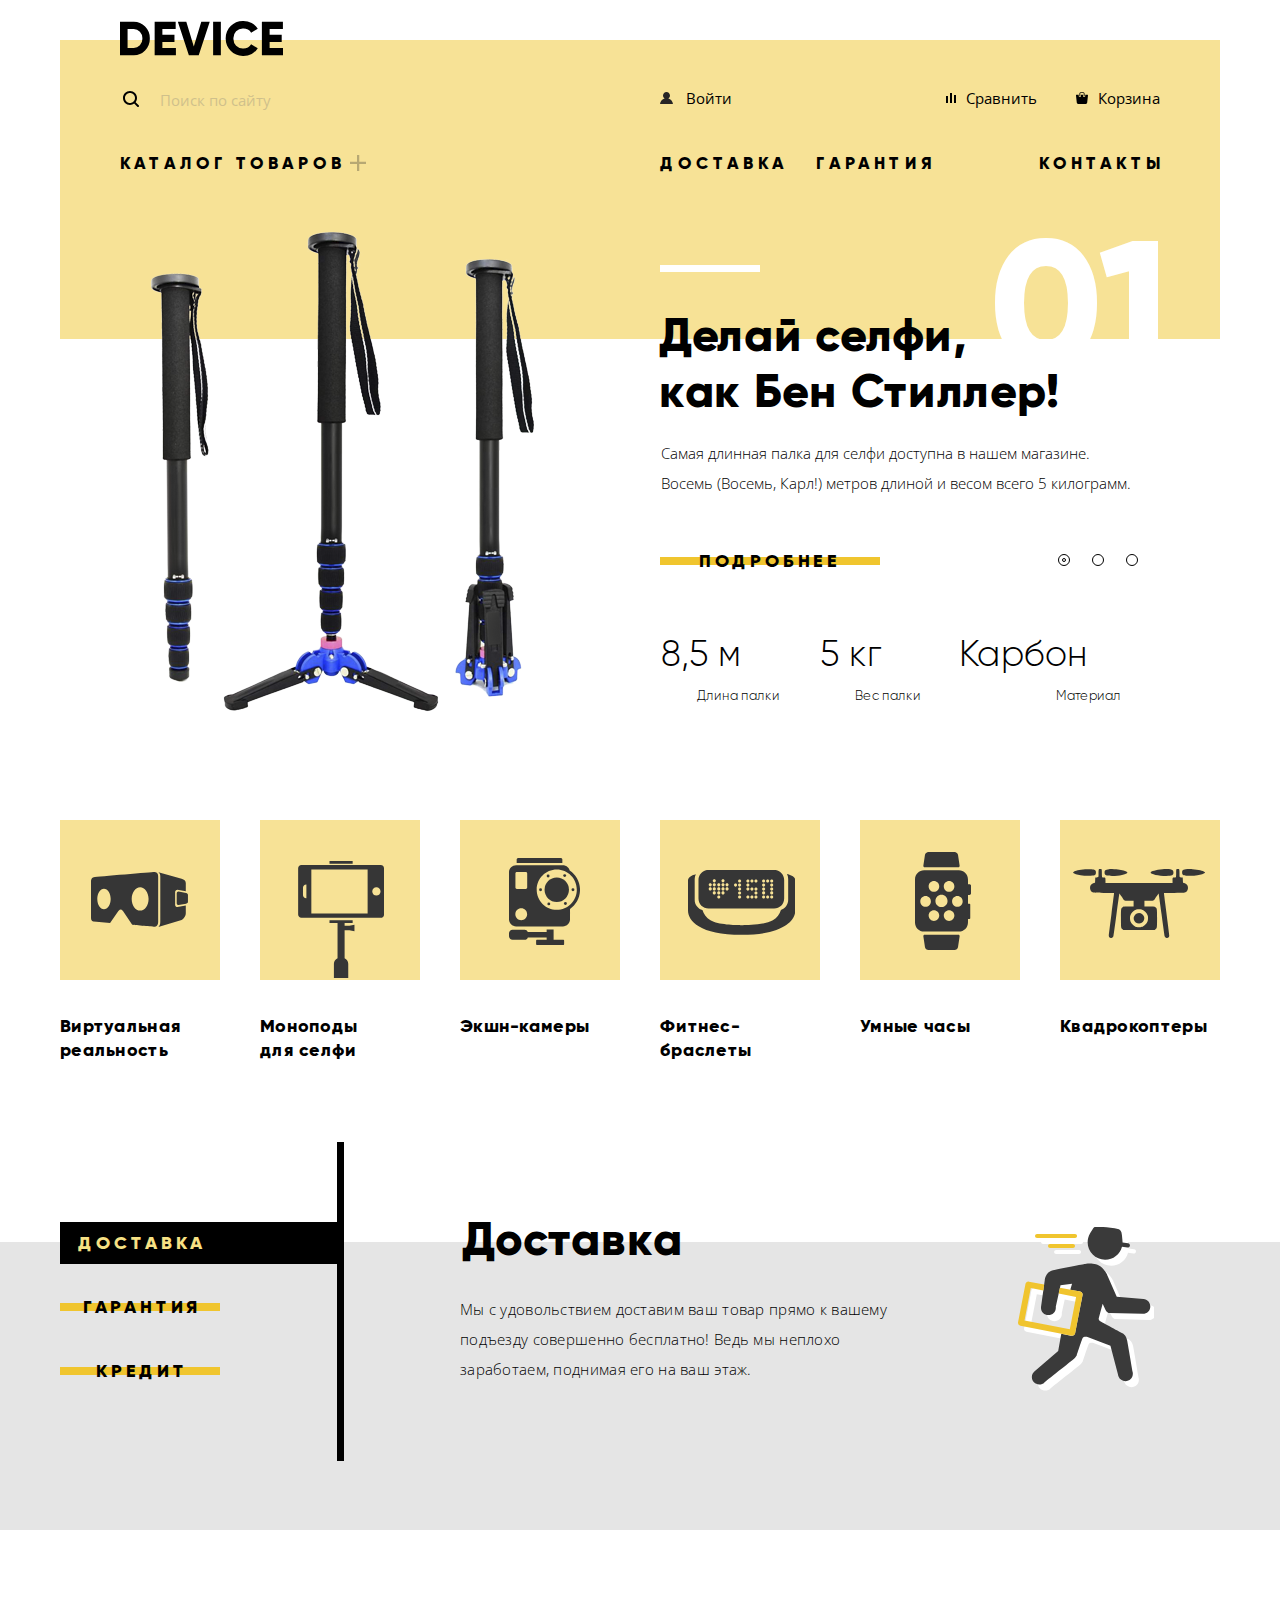
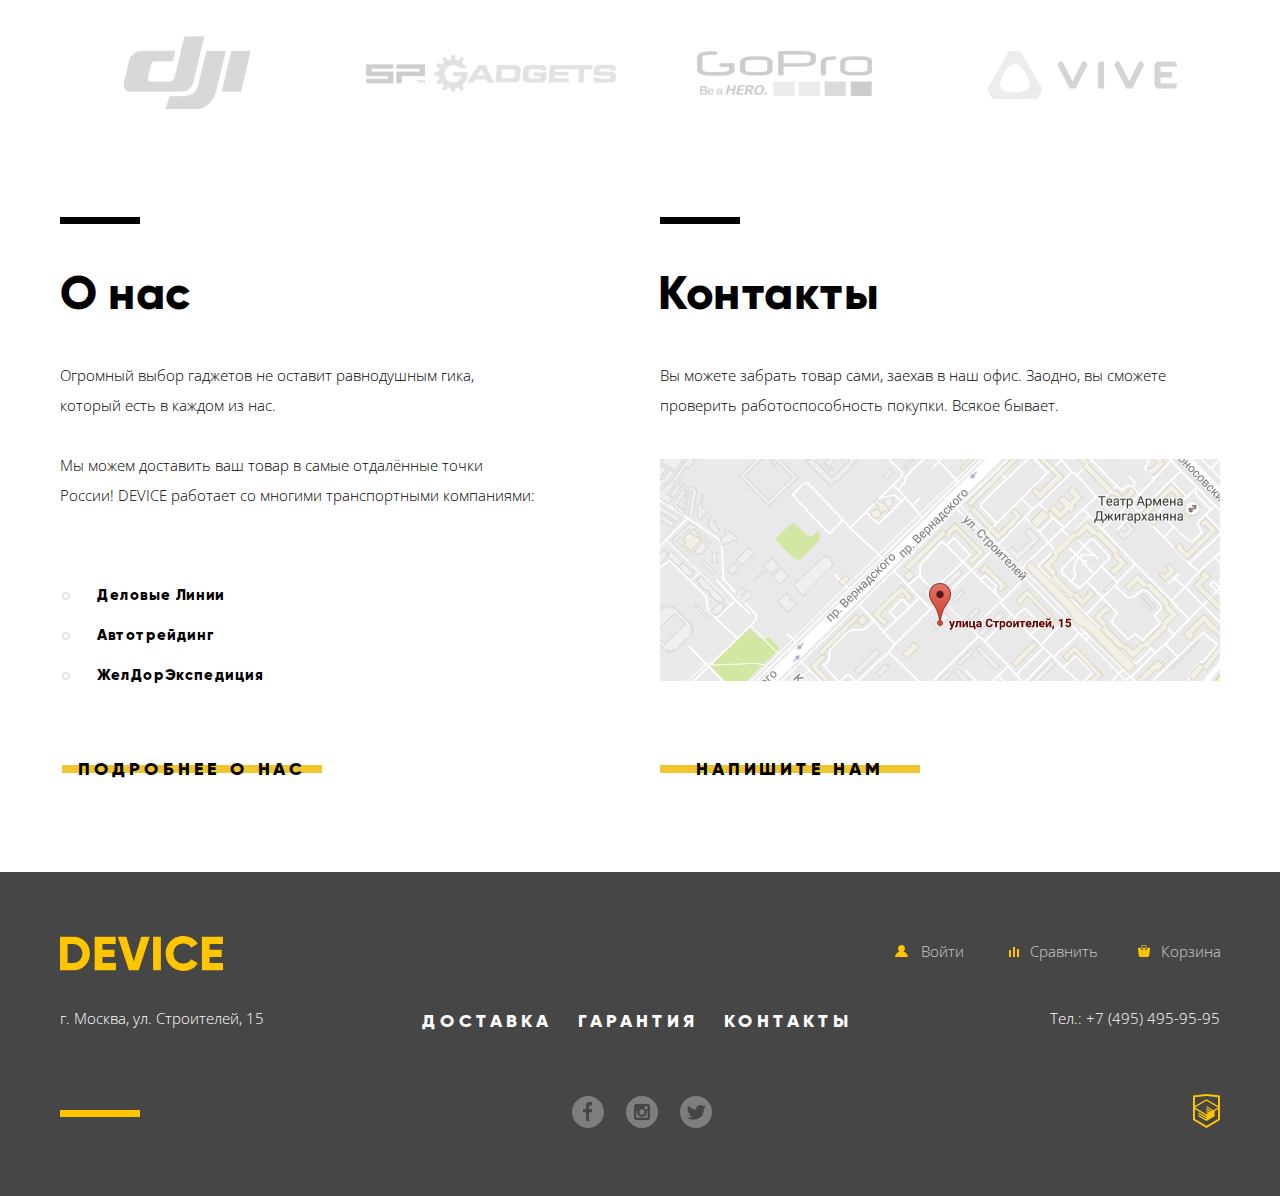
==== commit fdea5949: "Заканчиваю окончательное оформление." ====
--- a/index.html
+++ b/index.html
@@ -18,7 +18,6 @@
       </a>
 
       <div class="header-interface-container">
-
         <form class="form-search" action="https://echo.htmlacademy.ru" method="post">
           <label class="lable-search visually-hidden-search" for="search">Поиск по сайту</label>
           <input class="search" id="search" type="search" name="search" placeholder="Поиск по сайту">
@@ -42,10 +41,8 @@
             </a>
           </li>
         </ul>
-
       </div>
-
-
+      
       <ul class="header-product-contacts">
         <li><a href="#">Каталог товаров
           </a>
@@ -381,17 +378,18 @@
     <div class="social-media-logo">
       <div class="decorative-strip-bot"></div>
       <ul class="social-media">
-        <li><a class="social-media-logo-item" href="https://www.facebook.com"><svg version="1.1" id="Layer_4" xmlns="http://www.w3.org/2000/svg"
-              xmlns:xlink="http://www.w3.org/1999/xlink" x="0px" y="0px" width="32px" height="32px" viewBox="0 0 32 32"
-              enable-background="new 0 0 32 32" xml:space="preserve">
+        <li><a class="social-media-logo-item" href="https://www.facebook.com"><svg version="1.1" id="Layer_4"
+              xmlns="http://www.w3.org/2000/svg" xmlns:xlink="http://www.w3.org/1999/xlink" x="0px" y="0px" width="32px"
+              height="32px" viewBox="0 0 32 32" enable-background="new 0 0 32 32" xml:space="preserve">
               <path fill="#FFFFFF"
                 d="M16,0C7.164,0,0,7.163,0,16s7.164,16,16,16c8.837,0,16-7.164,16-16S24.837,0,16,0z M20.062,9.455h-3.021
           v3.444h3.021v3.445h-3.021v8.61h-3.021v-8.61H11v-3.445h3.021V9.455c0-1.902,1.353-3.445,3.021-3.445h3.021V9.455z" />
             </svg></a>
         </li>
-        <li><a class="social-media-logo-item" href="https://www.instagram.com"><span class="visually-hidden">Инстаграм</span><svg version="1.1"
-              id="Layer_5" xmlns="http://www.w3.org/2000/svg" xmlns:xlink="http://www.w3.org/1999/xlink" x="0px" y="0px"
-              width="32px" height="32px" viewBox="0 0 32 32" enable-background="new 0 0 32 32" xml:space="preserve">
+        <li><a class="social-media-logo-item" href="https://www.instagram.com"><span
+              class="visually-hidden">Инстаграм</span><svg version="1.1" id="Layer_5" xmlns="http://www.w3.org/2000/svg"
+              xmlns:xlink="http://www.w3.org/1999/xlink" x="0px" y="0px" width="32px" height="32px" viewBox="0 0 32 32"
+              enable-background="new 0 0 32 32" xml:space="preserve">
               <g>
                 <path fill="#FFFFFF" d="M20.916,16c0,2.728-2.211,4.938-4.938,4.938S11.039,18.728,11.039,16c0-0.394,0.051-0.773,0.138-1.14
              h-0.897v6.838h11.396V14.86h-0.897C20.865,15.227,20.916,15.606,20.916,16z" />
@@ -404,9 +402,10 @@
               </g>
             </svg></a>
         </li>
-        <li><a class="social-media-logo-item" href="https://twitter.com"><span class="visually-hidden">Твиттер</span><svg version="1.1"
-              xmlns="http://www.w3.org/2000/svg" xmlns:xlink="http://www.w3.org/1999/xlink" x="0px" y="0px" width="32px"
-              height="32px" viewBox="0 0 32 32" enable-background="new 0 0 32 32" xml:space="preserve">
+        <li><a class="social-media-logo-item" href="https://twitter.com"><span
+              class="visually-hidden">Твиттер</span><svg version="1.1" xmlns="http://www.w3.org/2000/svg"
+              xmlns:xlink="http://www.w3.org/1999/xlink" x="0px" y="0px" width="32px" height="32px" viewBox="0 0 32 32"
+              enable-background="new 0 0 32 32" xml:space="preserve">
               <g id="Layer_6">
               </g>
               <g id="Layer_7">
@@ -452,7 +451,7 @@
         </p>
       </div>
       <p>
-        <label for="text-letter">Текст письма:</label> 
+        <label for="text-letter">Текст письма:</label>
         <textarea id="text-letter" cols="106" rows="7" name="text-letter" placeholder="В свободной форме"></textarea>
       </p>
       <button class="to-send-sending-letter" type="submit">Отправить</button>
@@ -472,83 +471,8 @@
     </button>
   </section>
 
-  <script>
-    var link = document.querySelector(".write-to-us-a");
-    var modalSendingLetter = document.querySelector(".modal-sending-letter");
-    var close = document.querySelector(".modal-close-index");
-    var firstNameLastName = modalSendingLetter.querySelector("[name=first-name-last-name]");
-    var formLetter = modalSendingLetter.querySelector(".sending-letter-form");
-    var eMail = modalSendingLetter.querySelector(".email-sending-letter");
-    var storageName = localStorage.getItem("firstNameLastName");
-    var storageEMail = localStorage.getItem("eMail");
-    var isStorageSupport = true;
-    var storageName = "";
-
-
-    link.addEventListener("click", function (evt) {
-      evt.preventDefault();
-      modalSendingLetter.classList.add("modal-show");
-      firstNameLastName.focus();
-      if (storageName) {
-        firstNameLastName.value = storageName;
-        eMail.focus();
-      } else {
-        firstNameLastName.focus();
-      }
-    });
-
-    close.addEventListener("click", function (evt) {
-      evt.preventDefault();
-      modalSendingLetter.classList.remove("modal-show");
-      modalSendingLetter.classList.remove("modal-error");
-    });
-
-    formLetter.addEventListener("submit", function (evt) {
-      if (!firstNameLastName.value || !eMail.value) {
-        evt.preventDefault();
-        modalSendingLetter.classList.remove("modal-error");
-        modalSendingLetter.offsetWidth = modalSendingLetter.offsetWidth;
-        modalSendingLetter.classList.add("modal-error");
-      } else {
-        if (isStorageSupport) {
-          localStorage.setItem("firstNameLastName", firstNameLastName.value);
-        }
-      }
-    });
-
-    window.addEventListener("keydown", function (evt) {
-      if (evt.keyCode === 27) {
-        if (modalSendingLetter.classList.contains("modal-show")) {
-          evt.preventDefault();
-          modalSendingLetter.classList.remove("modal-show");
-          modalSendingLetter.classList.remove("modal-error");
-        }
-      }
-    });
-
-    var mapLink = document.querySelector(".contacts-map");
-    var mapPopup = document.querySelector(".modal-map");
-    var mapClose = document.querySelector(".modal-map button");
-
-    mapLink.addEventListener("click", function (evt) {
-      evt.preventDefault();
-      mapPopup.classList.add("modal-show");
-    });
-
-    mapClose.addEventListener("click", function (evt) {
-      evt.preventDefault();
-      mapPopup.classList.remove("modal-show");
-    });
-
-    window.addEventListener("keydown", function (evt) {
-      if (evt.keyCode === 27) {
-        if (mapPopup.classList.contains("modal-show")) {
-          evt.preventDefault();
-          mapPopup.classList.remove("modal-show");
-        }
-      }
-    });
-  </script>
+  <script src="js/popup.js"></script>
+  <script src="js/map.js"></script>
 </body>
 
 </html>--- a/css/style.css
+++ b/css/style.css
@@ -76,6 +76,7 @@
   overflow: hidden;
 }
 
+
 /*---- Header ----*/
 .main-header {
   margin: auto;
@@ -109,7 +110,7 @@
   left: 60px;
 
   width: 165px;
-  height: 35px;
+  min-height: 35px;
 }
 
 .inner-page .main-header-logo {
@@ -120,7 +121,6 @@
   display: flex;
 
   width: 440px;
-  height: 40px;
   margin-top: 43px;
   margin-right: 100px;
 }
@@ -230,7 +230,7 @@
   align-items: center;
 
   width: 1040px;
-  height: 73px;
+  min-height: 73px;
 
   list-style: none;
   
@@ -322,7 +322,7 @@
   font: inherit;
 
   width: 85px;
-  height: 50px;
+  min-height: 50px;
 
   margin-top: -10px;
 
@@ -485,7 +485,6 @@
 
   width: 1160px;
   min-height: 510px;
-
 }
 
 .slider-controls {
@@ -565,6 +564,14 @@
   border-radius: 50%;
 }
 
+#product-1:focus ~ .slider-controls .slider-controls-item--1::after,
+#product-2:focus ~ .slider-controls .slider-controls-item--2::after,
+#product-3:focus ~ .slider-controls .slider-controls-item--3::after {
+  outline-style: solid;
+  outline-color: #aac6ff;
+  outline-width: 2px;
+}
+
 .promo-slider-list {
   list-style: none;
 }
@@ -606,7 +613,7 @@
   color: white;
 
   width: 180px;
-  height: 130px;
+  min-height: 130px;
 }
 
 .promo-slider-list li:nth-child(2) span,
@@ -618,7 +625,7 @@
   color: white;
 
   width: 180px;
-  height: 130px;
+  min-height: 130px;
 
   letter-spacing: 4px;
 }
@@ -650,7 +657,7 @@
   font-family: "Open Sans", Arial, sans-serif;
   font-weight: 100;
 
-  max-width: 500px;
+  max-width: 471px;
   margin-top: -28px;
   margin-left: 11px;
 
@@ -702,7 +709,7 @@
   width: 135px;
 }
 
-.promo-slider-table tr:nth-child(2) td {
+.promo-slider-table tr:nth-child(2) th {
   padding-top: 5px;
 }
 
@@ -759,7 +766,7 @@
 .sections-list li div {
   position: relative;
   width: 160px;
-  height: 160px;
+  min-height: 160px;
   
   margin-bottom: 34px;
 
@@ -958,8 +965,7 @@
 
 
 
-.slider-services-controls label:hover,
-.slider-services-controls label:focus {
+.slider-services-controls label:hover {
   color: black;
 
   background: linear-gradient(white 0%, #f0c52e 0%, #f0c52e 100%, white 100%);
@@ -981,6 +987,14 @@
   padding-right: 120px;
 
   background: linear-gradient(white -10%, black -10%, black 100%, white 0%);
+}
+
+#delivery-1:focus ~ .slider-services-controls label:nth-child(1),
+#guarantee-2:focus ~ .slider-services-controls label:nth-child(2),
+#loan-3:focus ~ .slider-services-controls label:nth-child(3) {
+  outline-style: solid;
+  outline-color: #aac6ff;
+  outline-width: 2px;
 }
 
 .slider-services h3 {
@@ -1529,31 +1543,32 @@
 }
 
 .sort a {
-  opacity: 0.3;
   font-size: 14px;
   line-height: 18px;
 }
 
-.sort li:nth-child(1) a {
+.sort ul:nth-child(3) a {
+  opacity: 0.3;
+}
+
+.sort ul:nth-child(3) a:hover,
+.sort ul:nth-child(3) a:focus {
+  opacity: 0.6;
+}
+
+.sort ul:nth-child(3)  a:active {
   opacity: 1;
 }
 
-.icon-triangle-up,
-.icon-triangle-down {
+.sort ul:nth-child(4) div {
   opacity: 0.2;
 }
 
-.sort a:hover,
-.icon-triangle-up:hover,
-.icon-triangle-up:focus,
-.icon-triangle-down:hover,
-.icon-triangle-down:focus {
+.sort ul:nth-child(4) a:hover div {
   opacity: 0.4;
 }
 
-.sort a:active,
-.icon-triangle-up:active,
-.icon-triangle-down:active {
+.sort ul:nth-child(4) a:active div {
   opacity: 1;
 }
 
@@ -1673,10 +1688,11 @@
   list-style: none;
 }
 
-.pagination-list li:nth-child(1) {
-  padding-top: 20px;
-  padding-bottom: 20px;
-  padding-left: 32px;
+.pagination-list li:nth-child(1) a {
+  display: block;
+  padding-top: 23px;
+  padding-bottom: 23px;
+  padding-left: 30px;
   padding-right: 23px;
 }
 
@@ -1689,11 +1705,12 @@
 }
 
 
-.pagination-list li:nth-child(5) {
-  padding-top: 20px;
-  padding-bottom: 20px;
+.pagination-list li:nth-child(5) a {
+  display: block;
+  padding-top: 23px;
+  padding-bottom: 23px;
   padding-left: 32px;
-  padding-right: 23px;
+  padding-right: 24px;
 }
 
 .pagination-list a {
@@ -1720,20 +1737,16 @@
   opacity: 1;
 }
 
-.pagination-list li:first-child:hover,
-.pagination-list li:last-child:hover {
+.pagination-list li:first-child a:hover,
+.pagination-list li:last-child a:hover,
+.pagination-list li:first-child a:focus,
+.pagination-list li:last-child a:focus {
   background-color: #d9d9d9;
 }
 
 .pagination-list li:first-child a:active,
 .pagination-list  li:last-child a:active {
   opacity: 0.3;
-}
-
-.pagination-list a.selected,
-.sort div.selected,
-.breadcrambs a.selected {
-  opacity: 1;
 }
 
 /*Подвал*/
@@ -1962,11 +1975,11 @@
   list-style: none;
 }
 
-.social-media li {
+.social-media li a {
   opacity: 0.3;
 }
 
-.social-media li:hover {
+.social-media li a:hover {
   opacity: 0.6;
 }
 
@@ -1974,7 +1987,7 @@
   opacity: 0.6;
 }
 
-.social-media li:active {
+.social-media li a:active {
   opacity: 0.1;
 }
 
@@ -2264,7 +2277,7 @@
   display: none;
 
   width: 100%;
-  height: 380px; 
+  min-height: 380px; 
   margin: 0;
   padding: 0;
 
@@ -2333,10 +2346,6 @@
   margin-top: 18px;
 }
 
-.filter-option {
-  padding-left: 39px;
-}
-
 .filter-option label {
   position: relative;
 
@@ -2345,6 +2354,8 @@
   cursor: pointer;
 
   user-select: none;
+
+  padding-left: 39px;
 }
 
 .filter-input-checkbox:not(:checked) + label::before {
@@ -2352,7 +2363,7 @@
   position: absolute;
 
   top: 8px;
-  left: -39px;
+  left: -2px;
 
   width: 23px;
   height: 23px;
@@ -2368,7 +2379,7 @@
   position: absolute;
 
   top: 8px;
-  left: -39px;
+  left: -2px;
 
   width: 27px;
   height: 23px;
@@ -2385,7 +2396,7 @@
   position: absolute;
 
   top: 8px;
-  left: -39px;
+  left: -2px;
 
   width: 27px;
   height: 23px;
@@ -2402,7 +2413,7 @@
   position: absolute;
 
   top: 8px;
-  left: -39px;
+  left: -2px;
 
   width: 23px;
   height: 23px;
@@ -2418,7 +2429,7 @@
 
   position: absolute;
   top: 7px;
-  left: -39px;
+  left: -2px;
 
   width: 25px;
   height: 25px;
@@ -2433,7 +2444,7 @@
 
   position: absolute;
   top: 7px;
-  left: -39px;
+  left: -2px;
 
   width: 25px;
   height: 25px;
@@ -2450,6 +2461,20 @@
   opacity: 0.3;
 }
 
+.filter-input:focus + label::before,
+.filter-input:focus + label::after,
+.filter-input-radio:focus + label::before,
+.filter-input-radio:focus + label::after {
+  opacity: 0.3;
+}
+
+.filter-input:focus + label,
+.filter-input-radio:focus + label {
+  outline-style: solid;
+  outline-color: #aac6ff;
+  outline-width: 2px;
+}
+
 .filters li label:active::before,
 .filters li label:active::after {
   opacity: 1;
@@ -2458,7 +2483,7 @@
 .filter-input-radio + label:active::before {
   position: absolute;
   top: 7px;
-  left: -39px;
+  left: -2px;
 
   width: 25px;
   height: 25px;
@@ -2471,7 +2496,7 @@
 .filter-input-radio + label:active::after {
   position: absolute;
   top: 7px;
-  left: -39px;
+  left: -2px;
 
   width: 25px;
   height: 25px;
@@ -2727,7 +2752,7 @@
   left: 50%;
 
   width: 960px;
-  height: 559px; 
+  min-height: 559px; 
 
   margin-top: -280px;
   margin-left: -480px;
@@ -2775,3 +2800,8 @@
   animation-duration: 0.6s;
 }
 
+.pagination-list a.selected,
+.sort ul:nth-child(4) div.icon-triangle-down,
+.sort ul:nth-child(3) a.selected {
+  opacity: 1;
+}
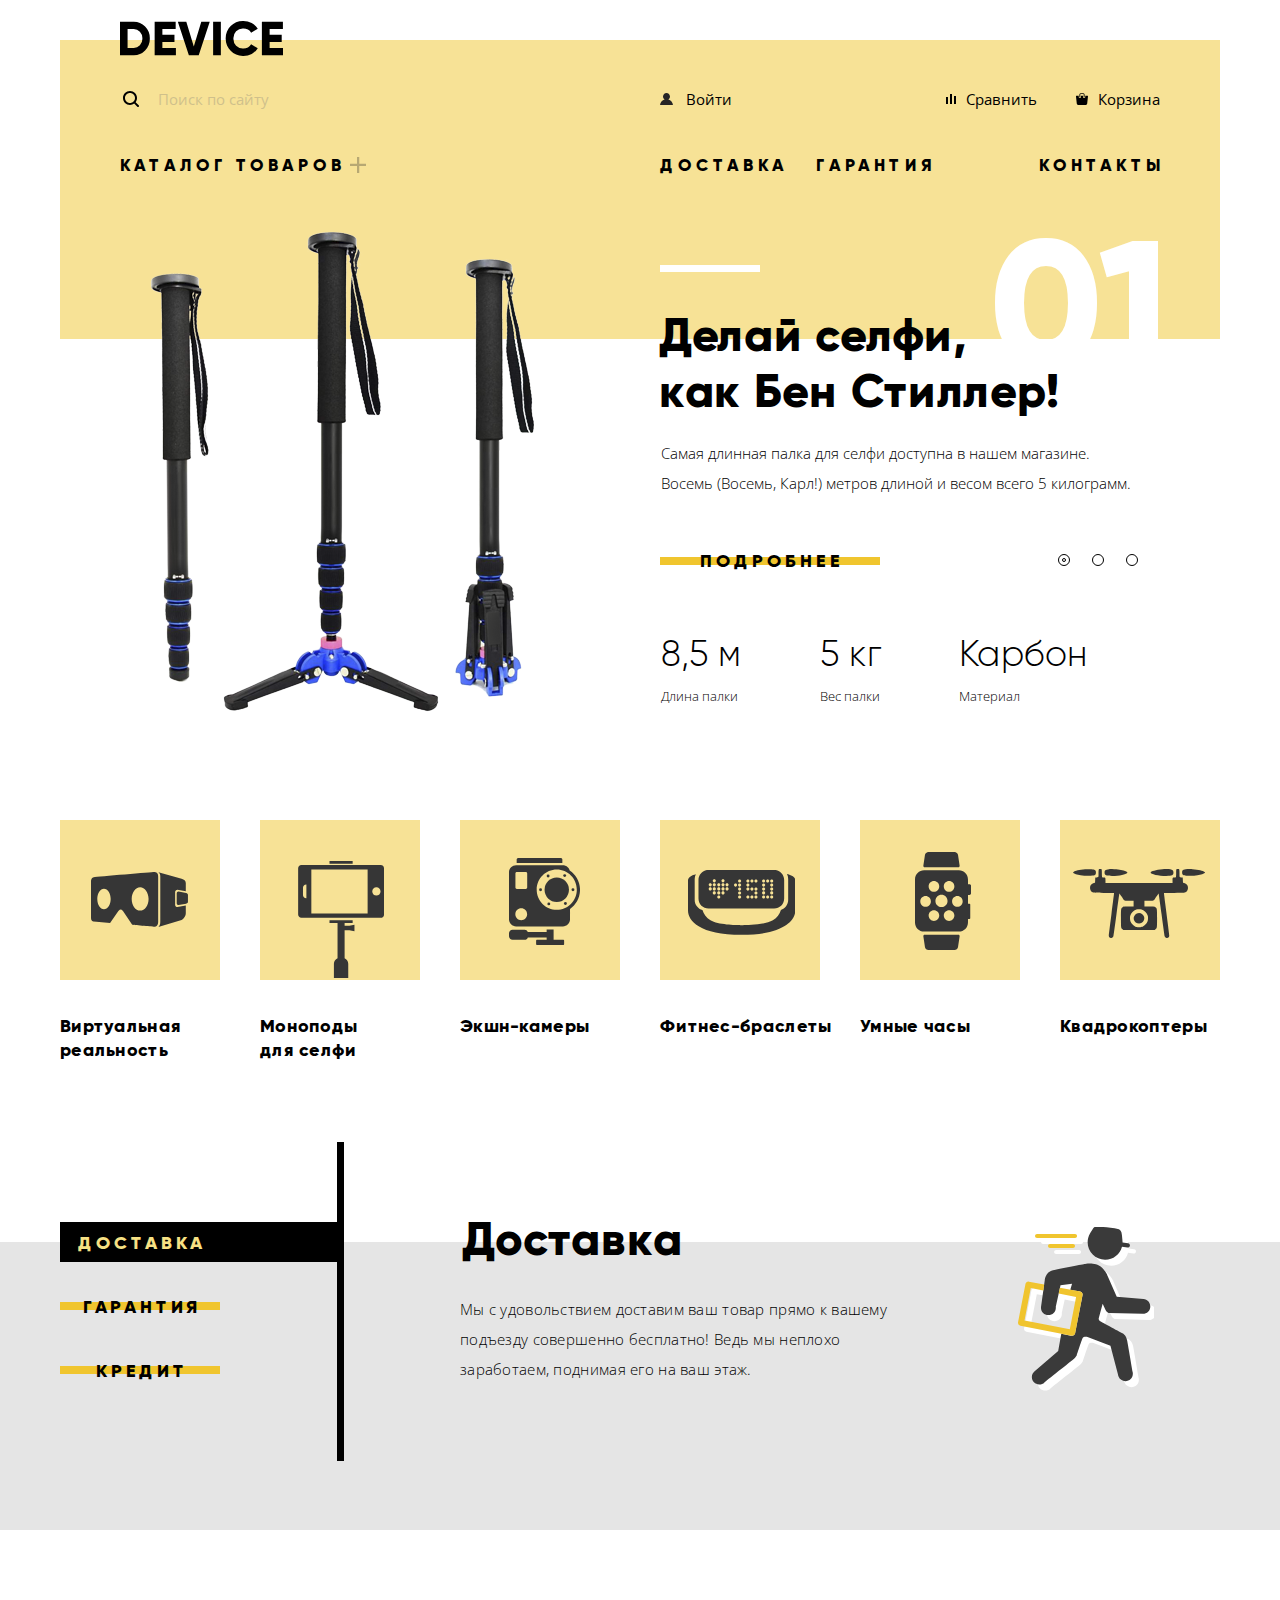
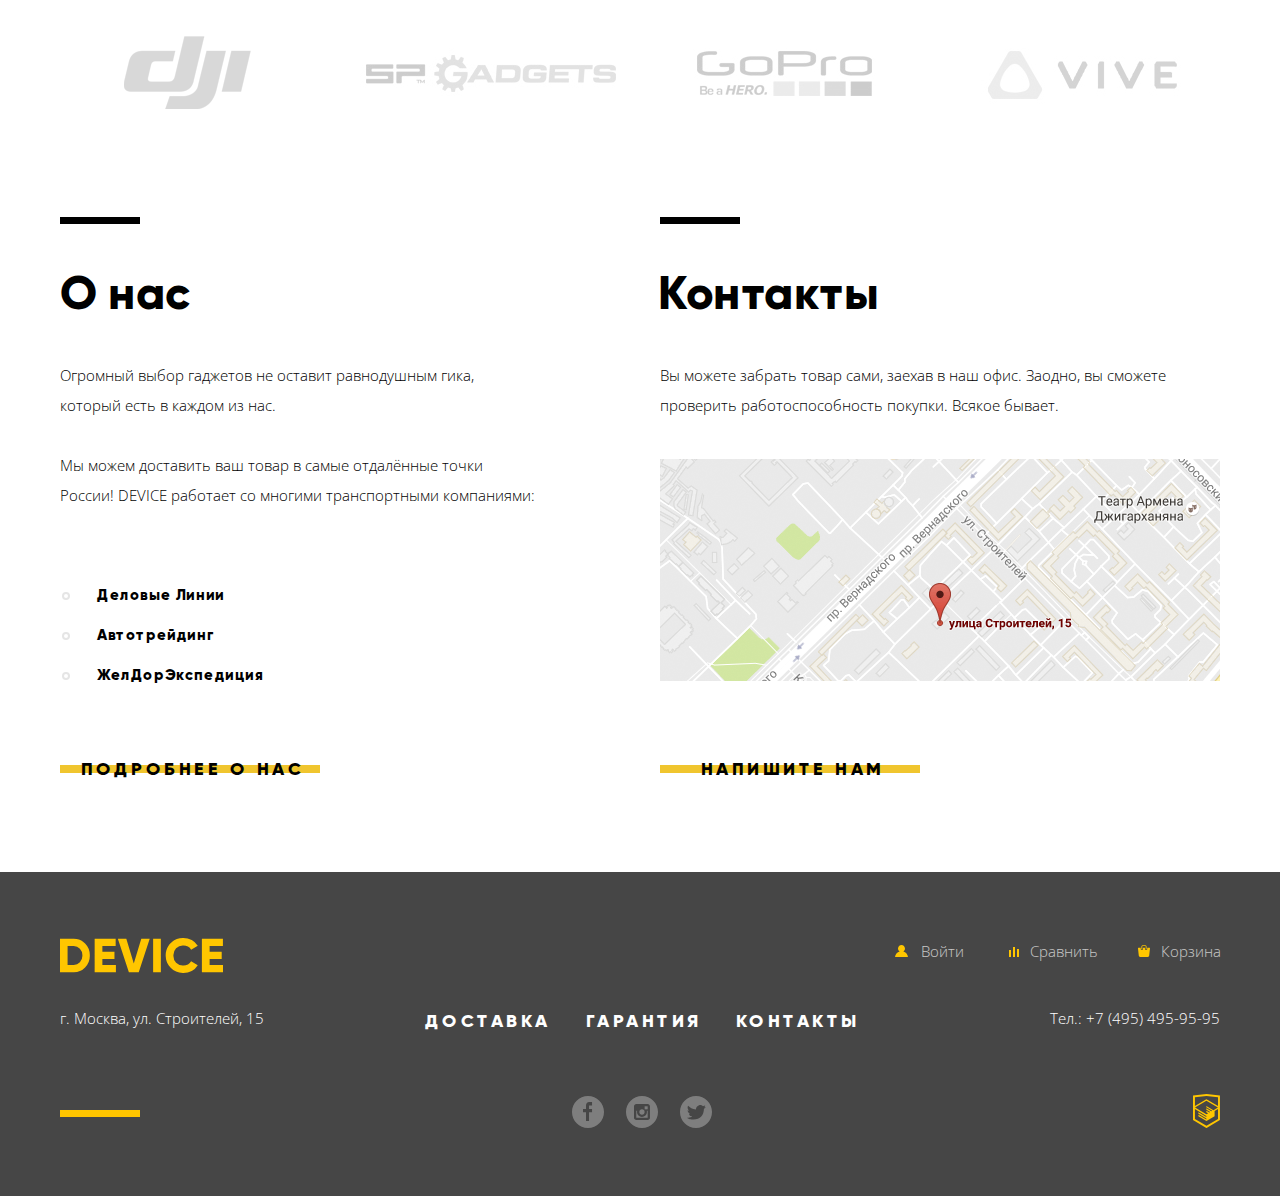
==== commit 3d757815: "Подкоректировал ПП до погрешности 2px." ====
--- a/index.html
+++ b/index.html
@@ -100,9 +100,9 @@
                   <td>Карбон</td>
                 </tr>
                 <tr class="">
-                  <th>Длина палки</th>
-                  <th>Вес палки</th>
-                  <th>Материал</th>
+                  <td>Длина палки</td>
+                  <td>Вес палки</td>
+                  <td>Материал</td>
                 </tr>
               </table>
             </div>
@@ -122,7 +122,7 @@
                   <td>48 часов</td>
                 </tr>
                 <tr>
-                  <th>Без подзарядки</th>
+                  <td>Без подзарядки</td>
                 </tr>
               </table>
             </div>
@@ -145,8 +145,8 @@
                   <td>50 м</td>
                 </tr>
                 <tr>
-                  <th>Дальность полёта</th>
-                  <th>Радиус поражения</th>
+                  <td>Дальность полёта</td>
+                  <td>Радиус поражения</td>
                 </tr>
               </table>
             </div>
--- a/css/style.css
+++ b/css/style.css
@@ -227,7 +227,7 @@
   position: relative;
   display: flex;
   justify-content: space-between;
-  align-items: center;
+
 
   width: 1040px;
   min-height: 73px;
@@ -237,6 +237,9 @@
   margin: auto;
   margin-top: 2px;
   padding: 0px;  
+  padding-top: 25px;
+
+  box-sizing: border-box;
 }
 
 .header-product-contacts > li:nth-child(1) {
@@ -356,7 +359,8 @@
 
   padding-left: 35px;
   padding-bottom: 10px;
-  margin-left: 5px;
+  margin-left: 3px;
+  margin-bottom: 3px;
  
   border: 0;
   background-color: #f7e296; 
@@ -668,8 +672,11 @@
 
  .promo-slider-list .button-info {
   display: block;
+
   width: 220px;
+
   padding: 12px 0;
+  padding-left: 4px;
   margin-top: 27px;
   margin-left: 10px;
  
@@ -678,9 +685,11 @@
 
   font-size: 18px;
   line-height: 18px;
-  letter-spacing: 3.6px;
+  letter-spacing: 3.8px;
   text-transform: uppercase;
   text-align: center;
+
+  box-sizing: border-box;
 
   background: linear-gradient(white 41%, #f0c52e 41%, #f0c52e 59%, white 59%);
 }
@@ -709,7 +718,7 @@
   width: 135px;
 }
 
-.promo-slider-table tr:nth-child(2) th {
+.promo-slider-table tr:nth-child(2) td {
   padding-top: 5px;
 }
 
@@ -722,8 +731,8 @@
   
 }
 
-.promo-slider-list table tr:last-child th {
-  font-family: Gilroy, Arial, sans-serif;
+.promo-slider-list table tr:last-child td {
+  font-family: "Open Sans", Arial, sans-serif;
   font-weight: 100;
   text-transform: none;
   font-size: 13px;
@@ -756,11 +765,16 @@
   text-transform: none;
   font-size: 18px;
   line-height: 24px;
+
   width: 160px;
 
   letter-spacing: 0.3px;
 
   list-style: none;
+}
+
+.sections-list li:nth-child(4) {
+  white-space: nowrap;
 }
 
 .sections-list li div {
@@ -950,8 +964,9 @@
   
   margin-top: 80px;
   margin-left: 1px;
+  margin-bottom: 2px;
   padding-top: 9px;
-  padding-bottom: 9px;
+  padding-bottom: 7px;
   padding-left: 4px;
 
   background: linear-gradient(white 40%, #f0c52e 40%, #f0c52e 60%, #e5e5e5 60%);
@@ -1205,14 +1220,18 @@
   font-size: 18px;
   line-height: 24px;
   text-transform: uppercase;
-  letter-spacing: 3.8px;
+  letter-spacing: 3.5px;
   text-align: center;
 
   width: 260px;
+  
+
+  margin-top: 55px;
+  margin-left: 0px;
   padding: 12px 0; 
-
-  margin-top: 55px;
-  margin-left: 2px;
+  padding-left: 5px;
+
+  box-sizing: border-box;
 
   background: linear-gradient(white 41%, #f0c52e 41%, #f0c52e 59%, white 59%);
 }
@@ -1273,13 +1292,16 @@
   font-size: 18px;
   line-height: 24px;
   text-transform: uppercase;
-  letter-spacing: 3.8px;
+  letter-spacing: 3.5px;
   text-align: center;
 
   width: 260px;
 
   padding: 10px 0;
   margin-top: 57px;
+  padding-left: 5px;
+
+  box-sizing: border-box;
 
   background: linear-gradient(white 41%, #f0c52e 41%, #f0c52e 59%, white 59%);
 }
@@ -1850,15 +1872,21 @@
   padding-right: 5px;
 }
 
-
 .contacts-services ul {
-  margin-left: -40px;
+  margin-right: 35px;
   margin-top: 5px;
 }
+.contacts-services ul li:nth-child(1) {
+  margin-right: 35px
+}
+
+.contacts-services ul li:nth-child(2) {
+  margin-right: 34px
+}
 
 .contacts-footer {
   display: flex;
-  justify-content: space-between;
+  justify-content: flex-start;
 
   width: 430px;
 
@@ -1949,7 +1977,7 @@
   font-size: 18px;
   line-height: 24px;
   text-transform: uppercase;
-  letter-spacing: 4px;
+  letter-spacing: 3.5px;
   
   list-style: none;
 }
@@ -2013,6 +2041,7 @@
 }
 
 .logo-device-footer {
+  margin-top: 2px;
   margin-left: 20px;
 }
 
@@ -2101,13 +2130,13 @@
   padding: 0;
   min-height: 1000px;
 
-  background: linear-gradient(to right,  #eeeeee calc(50% - 250px), #ffffff calc(50% - 250px));
+  background: linear-gradient(to right,  #eeeeee 36.8%, #ffffff 36.8%);
 }
 
 .sort-flter {
   margin-top: 44px;
   min-height: 70px;
-  background: linear-gradient(to right, #dcdcdc calc(50% - 250px), #ebebeb calc(50% - 250px));
+  background: linear-gradient(to right, #dcdcdc 36.8%, #ebebeb 36.8%);
 }
 
 .sort {
@@ -2202,6 +2231,15 @@
 
   padding: 0;
   margin-top: 69px;
+}
+
+.filters label {
+  font-family: "Open Sans", Arial, sans-serif;
+  font-weight: 100;
+  color: #000000;
+  font-size: 14px;
+  line-height: 40px;
+  text-transform: none;
 }
 
 .filters-catalog section {
@@ -2327,8 +2365,7 @@
 }
 
 .filters fieldset:nth-child(2) {
-  
-  margin-top: 26px;
+  margin-top: 21px;
   margin-bottom: 31px;
 }
 
@@ -2802,6 +2839,7 @@
 
 .pagination-list a.selected,
 .sort ul:nth-child(4) div.icon-triangle-down,
-.sort ul:nth-child(3) a.selected {
+.sort ul:nth-child(3) a.selected,
+.breadcrambs a.selected {
   opacity: 1;
 }
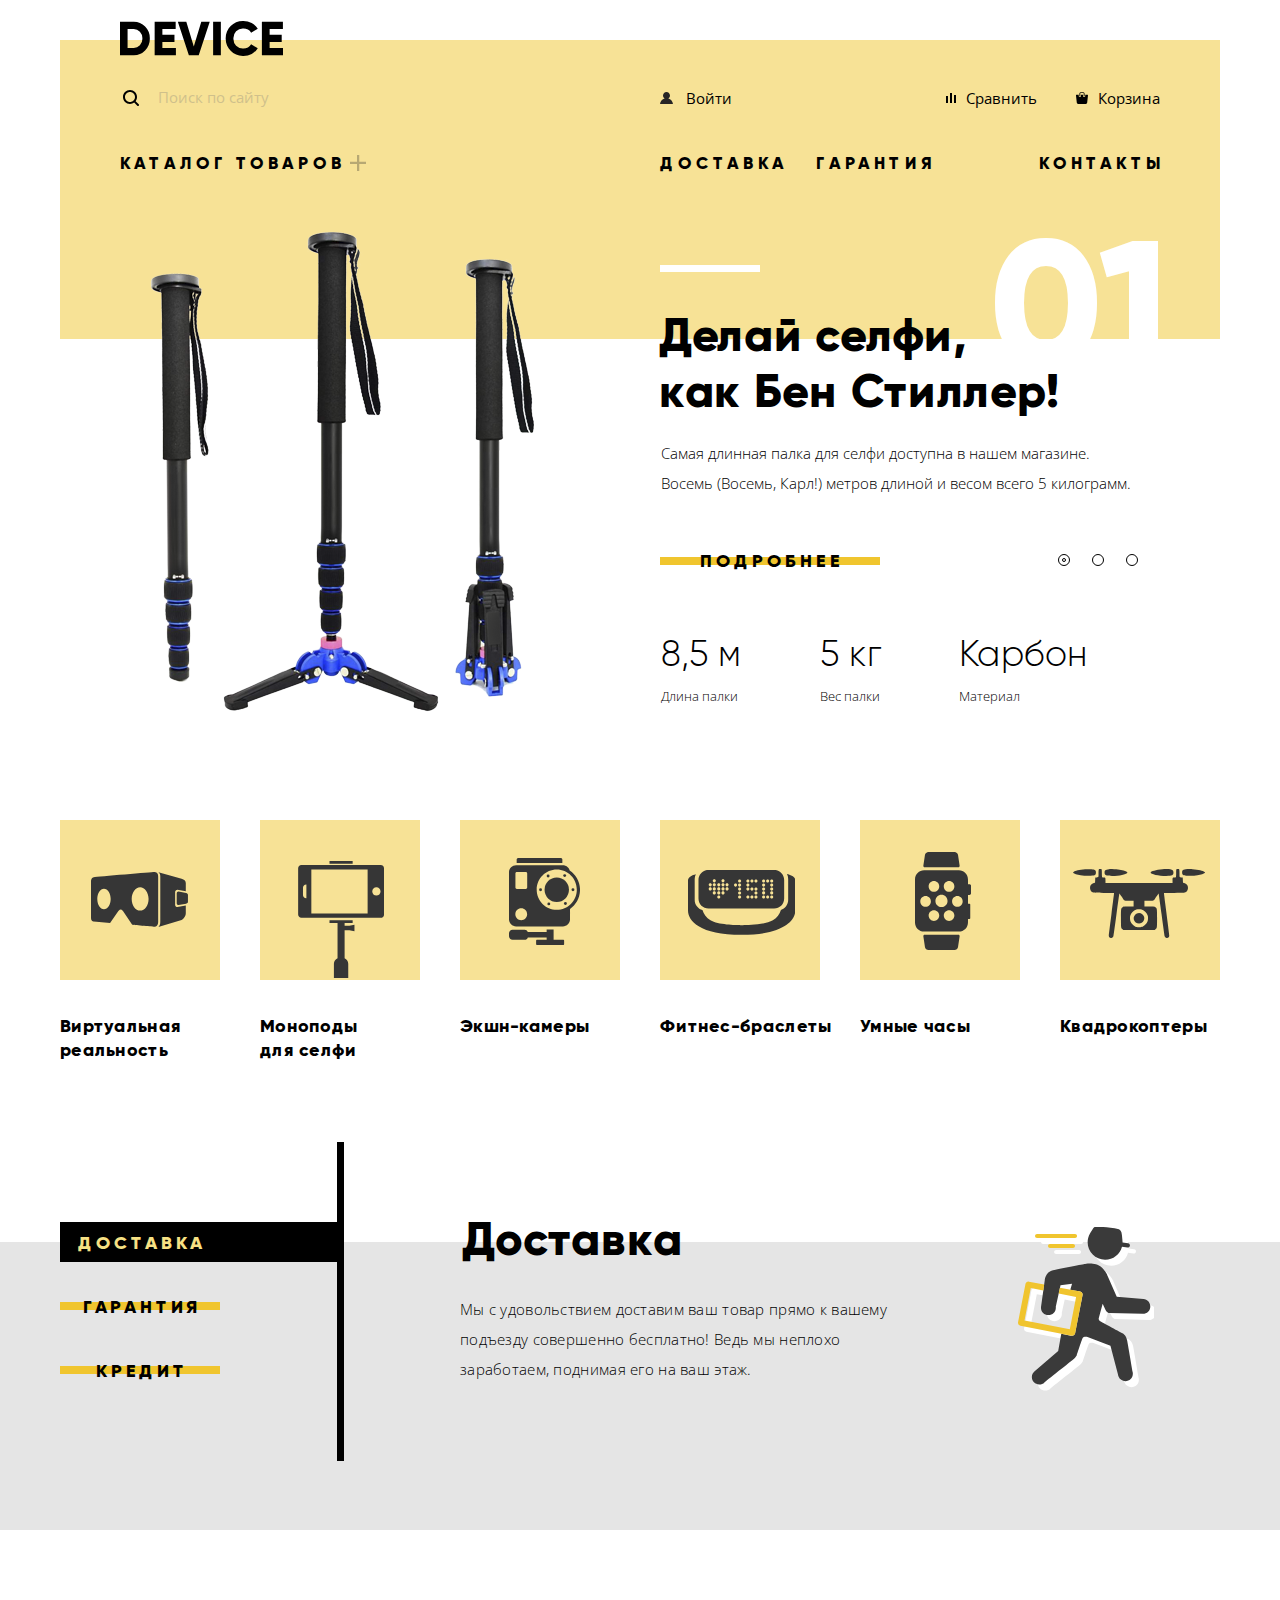
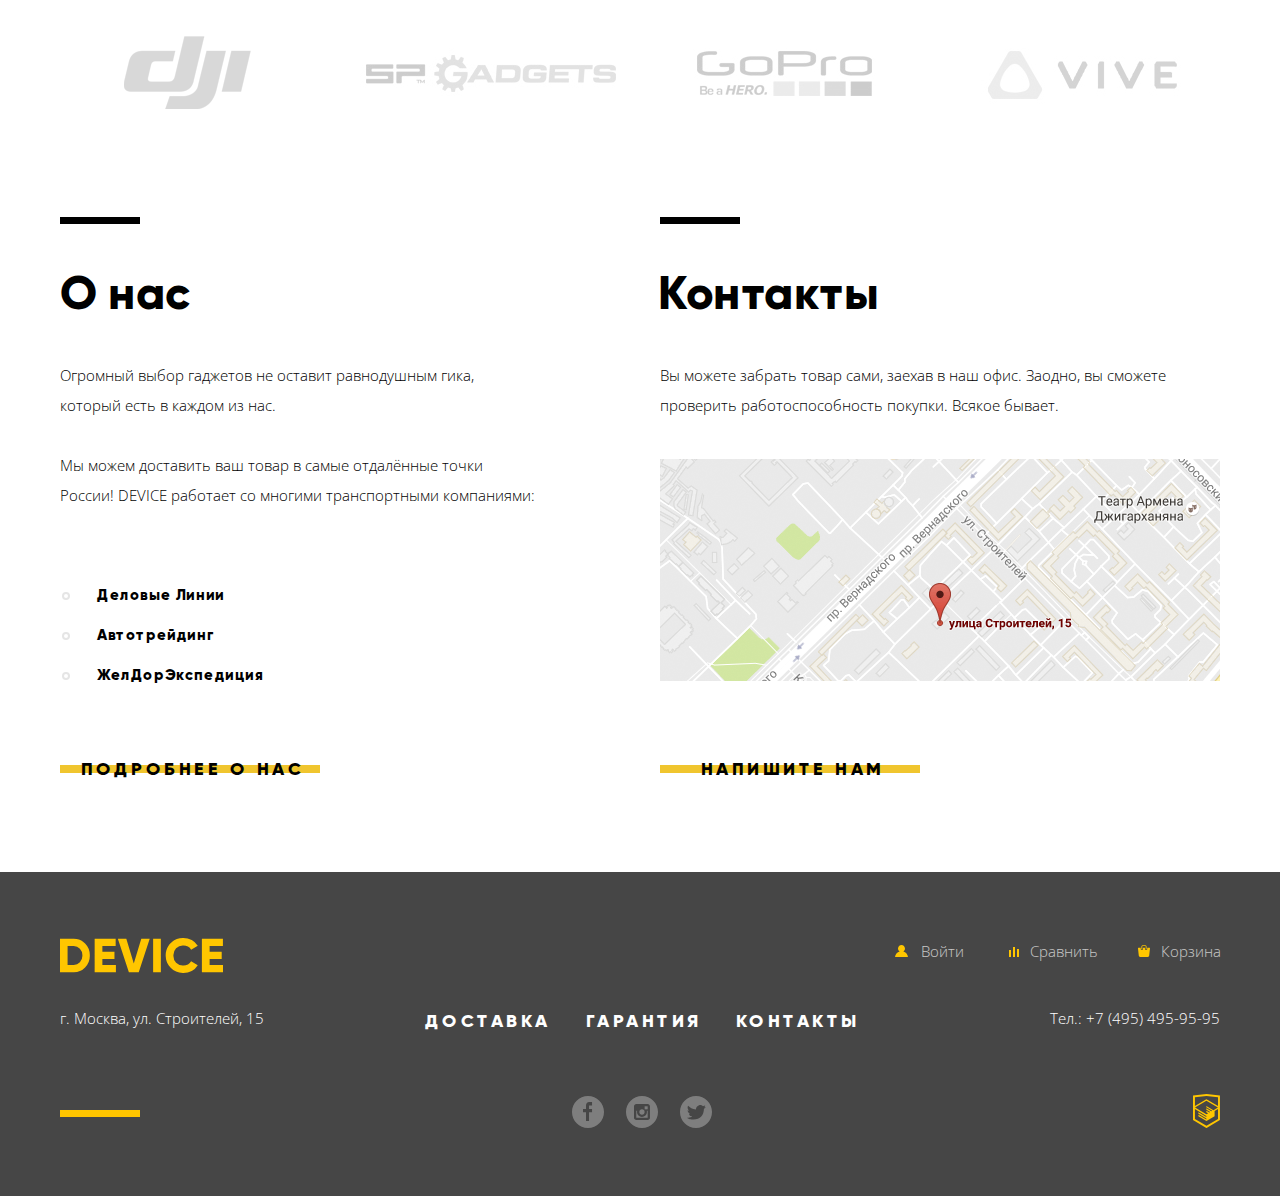
==== commit 2159206d: "Декоративные элементы 2." ====
--- a/index.html
+++ b/index.html
@@ -2,6 +2,7 @@
 <html lang="ru">
 
 <head>
+  
   <meta charset="utf-8">
   <title>HTML Academy: Девайс</title>
   <link href="https://fonts.googleapis.com/css?family=Open+Sans:300,400&display=swap" rel="stylesheet">
--- a/css/style.css
+++ b/css/style.css
@@ -86,23 +86,27 @@
   padding-right: 5px;
 }
 
+.main-navigation {
+  position: relative;
+  
+  margin-top: 40px;
+  padding: 0 40px;
+  padding-top: 20px;
+  min-height: 299px;
+
+  box-sizing: border-box;
+}
+
 .header-interface-container {
   display: flex;
   justify-content: space-between;
   
   width: 1040px;
   margin: 0 auto;
-  padding: 0 10px;
-  margin-top: 30px;
-}
-
-.main-navigation {
-  position: relative;
-  
-  margin-top: 40px;
-  padding: 0 40px;
-  min-height: 299px;
-}
+  min-height: 10px;
+  margin-top: 10px;
+}
+
 
 .main-header-logo {
   position: absolute;
@@ -113,17 +117,17 @@
   min-height: 35px;
 }
 
+.form-search {
+  display: flex;
+
+  width: 440px;
+  margin-right: 100px;
+}
+
 .inner-page .main-header-logo {
   margin-top: 3px;
 }
 
-.form-search {
-  display: flex;
-
-  width: 440px;
-  margin-top: 43px;
-  margin-right: 100px;
-}
 
 .interface-header li a {
   font-family: "Open Sans", Arial, sans-serif;
@@ -146,7 +150,6 @@
   
   margin: 0;
   padding: 0;
-  margin-top: 30px;
 
   list-style: none;
 }
@@ -303,7 +306,7 @@
   content: "";
   
   position: absolute;
-  top: 8px;
+  top: 20px;
   left: 3px;
   
   width: 16px;
@@ -327,7 +330,7 @@
   width: 85px;
   min-height: 50px;
 
-  margin-top: -10px;
+  margin-bottom: 3px;
 
   border: 2px solid black;
   background-color:  #f7e296;
@@ -358,11 +361,12 @@
   width: 357px;
 
   padding-left: 35px;
-  padding-bottom: 10px;
+  padding-top: 5px;
   margin-left: 3px;
   margin-bottom: 3px;
  
-  border: 0;
+  border: none;
+  border-bottom: 2px solid transparent;
   background-color: #f7e296; 
 }
 
@@ -371,7 +375,6 @@
 }
 
 .search:focus {
-  padding-bottom: 7px;
   border-bottom: 2px solid black;
 
   outline: none;
@@ -2062,8 +2065,11 @@
   
   margin-top: 40px;
   padding: 0 40px;
-  
+  padding-top: 20px;
+
   min-height: 186px;
+
+  box-sizing: border-box;
 }
 
 /*---- Cattalog Main----*/
